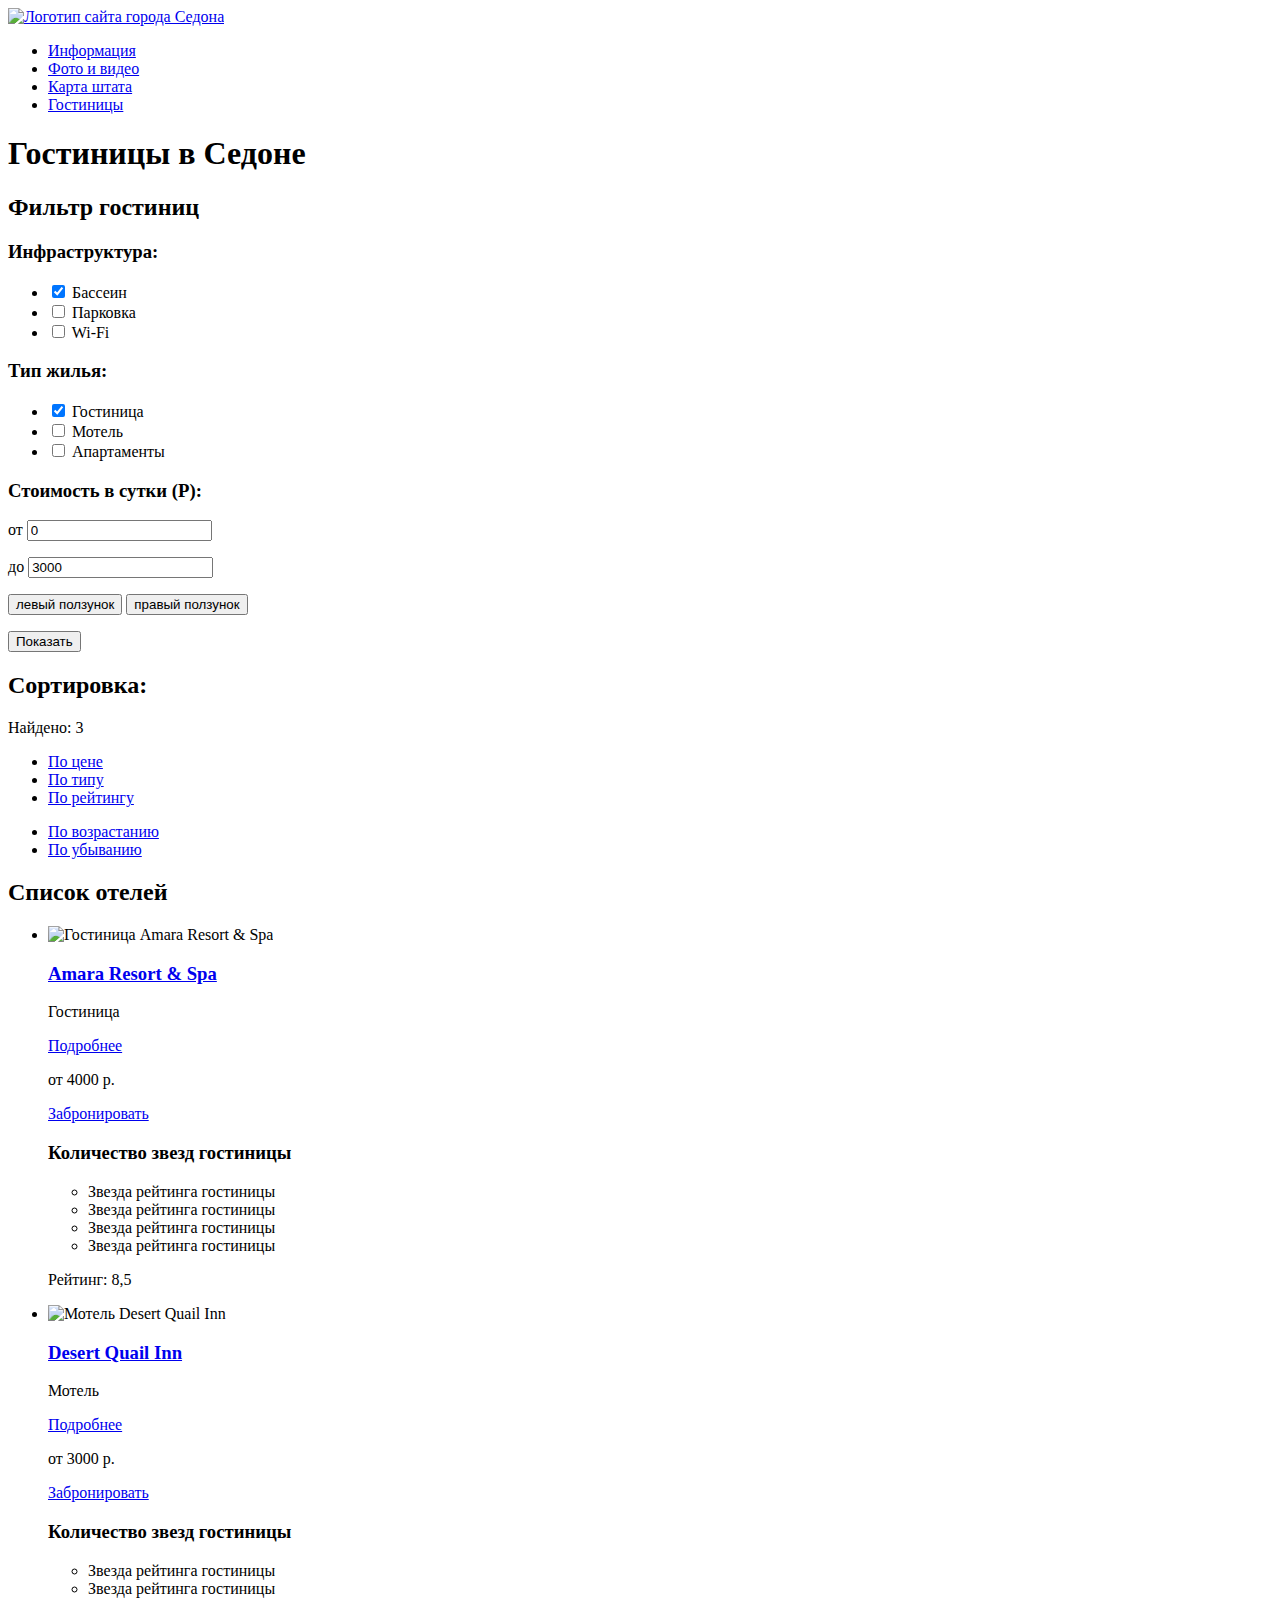
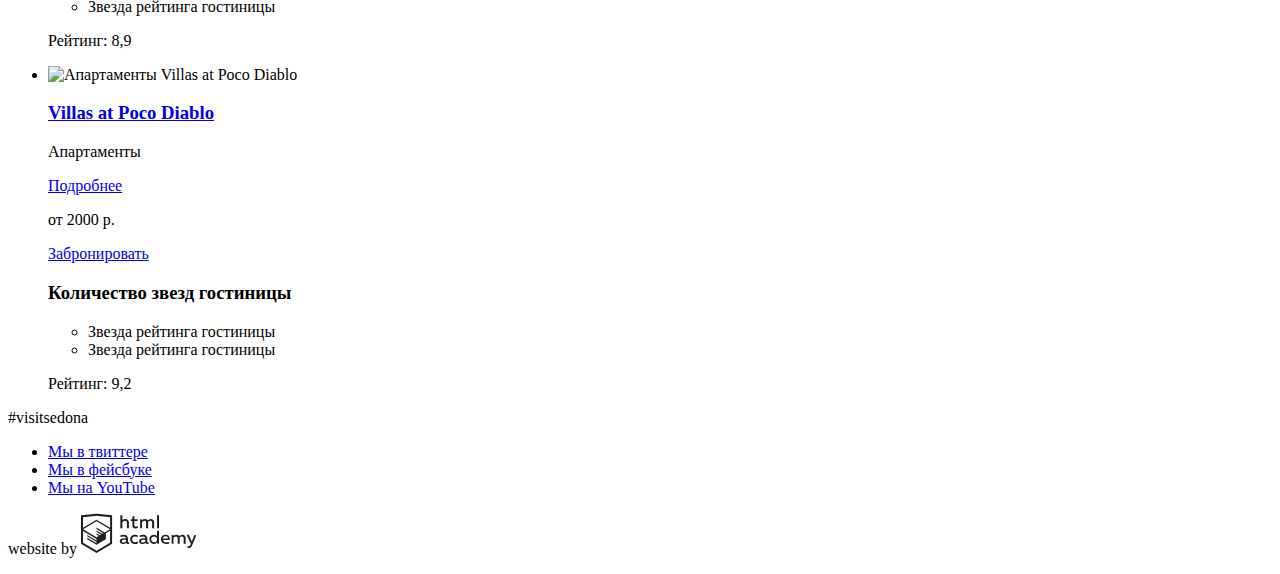
==== sedona-hotels.html @ 4ad65a9a "Сделал разметку страниц" ====
<!DOCTYPE html>
<html lang="ru">
  <head>
    <meta charset="utf-8">
    <title>Седона</title>
  </head>
  <body>
    <header class="main-header">
      <nav class="navigation">
        <a class="logo" href="index.html">
          <img src="" width="138" height="70" alt="Логотип сайта города Седона">
        </a>
      </nav>
      <ul class="navigation-site">
        <li class="navigation-item">
          <a class="navigation-link" href="#">Информация</a>
        </li>
        <li class="navigation-item">
          <a class="navigation-link" href="#">Фото и видео</a>
        </li>
        <li class="navigation-item">
          <a class="navigation-link" href="#">Карта штата</a>
        </li>
        <li class="navigation-item">
          <a class="navigation-link navigation-current" href="#">Гостиницы</a>
        </li>
      </ul>
    </header>
    <main>
      <h1 class="visually-hidden">Гостиницы в Седоне</h1>
      <section class="filter-hotel">
        <h2 class="visually-hidden">Фильтр гостиниц</h2>
        <form class="filter-hotel-form" action="https://echo.htmlacademy.ru" method="post">
          <div class="filter-item filter-infrastructure">
            <h3 class="filter-title">Инфраструктура:</h3>
            <ul class="infrastructure-list">
              <li class="infrastructure-item">
                <input class="visually-hidden" type="checkbox" id="basin name="basin" checked>
                <label for="basin">Бассеин</label>
              </li>
              <li class="infrastructure-item">
                <input class="visually-hidden" type="checkbox" id="parking" name="parking">
                <label for="parking">Парковка</label>
              </li>
              <li class="infrastructure-item">
                <input class="visually-hidden" type="checkbox" id="Wifi" name="Wifi">
                <label for="Wifi">Wi-Fi</label>
              </li>
            </ul>
          </div>
          <div class="filter-item filter-type-hous">
            <h3 class="filter-title">Тип жилья:</h3>
            <ul class="type-hous-list">
              <li class="type-hous-item">
                <input class="visually-hidden" type="checkbox" id="hotel" name="hotel" checked>
                <label for="hotel">Гостиница</label>
              </li>
              <li class="type-hous-item">
                <input class="visually-hidden" type="checkbox" id="motel" name="motel">
                <label for="motel">Мотель</label>
              </li>
              <li class="type-hous-item">
                <input class="visually-hidden" type="checkbox" id="apartments" name="apartments">
                <label for="apartments">Апартаменты</label>
              </li>
            </ul>
          </div>
          <div class="wrapper-filter">
            <div class="filter-item filter-cost">
              <h3 class="filter-title">Стоимость в сутки (Р):</h3>
              <div class="cost-input">
                <p class="cost-min">
                  <label for="input-min">от</label>
                  <input type="text" id="input-min" name="cost-min" min="0" value="0" pattern="[0-9]{0,100}">
                </p>
                <p class="cost-max">
                  <label for="input-max">до</label>
                  <input type="text" id="input-max" name="cost-max" min="0" value="3000" pattern="[0-9]{0,100}">
                </p>
              </div>
              <p class="slider-min-max">
                <button class="slider-min" type="button"><span class="visually-hidden">левый ползунок</span></button>
                <span class="line"></span>
                <button class="slider-max" type="button"><span class="visually-hidden">правый ползунок</span></button>
              </p>
            </div>
            <button class="btn-filter" type="submit">Показать</button>
          </div>
        </form>
      </section>
      <section class="sorting">
        <h2 class="sorting-title">Сортировка:</h2>
        <p class="sorting-result">Найдено: <span class="sorting-amount">3</span></p>
        <ul class="sorting-list">
          <li class="sorting-item sorting-cost">
            <a href="#">По цене</a>
          </li>
          <li class="sorting-item sorting-type">
            <a href="#">По типу</a>
          </li>
          <li class="sorting-item sorting-rating">
            <a href="#">По рейтингу</a>
          </li>
        </ul>
        <ul class="sorting-seriatim">
          <li class="sorting-descending">
            <a href="#"><span class="visually-hidden">По возрастанию</span></a>
          </li>
          <li class="sorting-ascending sorting-seriatim-active">
            <a href="#"><span class="visually-hidden">По убыванию</span></a>
          </li>
        </ul>
      </section>
      <section class="hotels">
        <h2 class="visually-hidden">Список отелей</h2>
        <ul class="hotels-list">
          <li class="hotels-item">
            <p class="hotel-image">
              <img width="135" height="90" src="" alt="Гостиница Amara Resort & Spa">
            </p>
            <div class="hotel-info">
              <h3 class="hotel-title"><a href="#">Amara Resort & Spa</a></h3>
              <div class="wrapper-hotel-info">
                <p class="hotel-info-type">Гостиница</p>
                <a class="btn-detailede-hotel" href="#">Подробнее</a>
              </div>
              <div class="wrapper-hotel-info">
                <p class="price-hotel">от <span class="price">4000</span> р.</p>
                <a class="btn-reserve-hotel" href="#">Забронировать</a>
              </div>
            </div>
            <div class="rating">
              <h3 class="visually-hidden">Количество звезд гостиницы</h3>
              <ul class="star-list">
                <li class="star-item"><span class="visually-hidden">Звезда рейтинга гостиницы</span></li>
                <li class="star-item"><span class="visually-hidden">Звезда рейтинга гостиницы</span></li>
                <li class="star-item"><span class="visually-hidden">Звезда рейтинга гостиницы</span></li>
                <li class="star-item"><span class="visually-hidden">Звезда рейтинга гостиницы</span></li>
              </ul>
              <p class="hotel-rating">Рейтинг: <span class="hotel-rating-amount">8,5</span></p>
            </div>
          </li>
          <li class="hotels-item">
            <p class="hotel-image">
              <img width="135" height="90" src="" alt="Мотель Desert Quail Inn">
            </p>
            <div class="hotel-info">
              <h3 class="hotel-title"><a href="#">Desert Quail Inn</a></h3>
              <div class="wrapper-hotel-info">
                <p class="hotel-info-type">Мотель</p>
                <a class="btn-detailede-hotel" href="#">Подробнее</a>
              </div>
              <div class="wrapper-hotel-info">
                <p class="price-hotel">от <span class="price">3000</span> р.</p>
                <a class="btn-reserve-hotel" href="#">Забронировать</a>
              </div>
            </div>
            <div class="rating">
              <h3 class="visually-hidden">Количество звезд гостиницы</h3>
              <ul class="star-list">
                <li class="star-item"><span class="visually-hidden">Звезда рейтинга гостиницы</span></li>
                <li class="star-item"><span class="visually-hidden">Звезда рейтинга гостиницы</span></li>
                <li class="star-item"><span class="visually-hidden">Звезда рейтинга гостиницы</span></li>
              </ul>
              <p class="hotel-rating">Рейтинг: <span class="hotel-rating-amount">8,9</span></p>
            </div>
          </li>
          <li class="hotels-item">
            <p class="hotel-image">
              <img width="135" height="90" src="" alt="Апартаменты Villas at Poco Diablo">
            </p>
            <div class="hotel-info">
              <h3 class="hotel-title"><a href="#">Villas at Poco Diablo</a></h3>
              <div class="wrapper-hotel-info">
                <p class="hotel-info-type">Апартаменты</p>
                <a class="btn-detailede-hotel" href="#">Подробнее</a>
              </div>
              <div class="wrapper-hotel-info">
                <p class="price-hotel">от <span class="price">2000</span> р.</p>
                <a class="btn-reserve-hotel" href="#">Забронировать</a>
              </div>
            </div>
            <div class="rating">
              <h3 class="visually-hidden">Количество звезд гостиницы</h3>
              <ul class="star-list">
                <li class="star-item"><span class="visually-hidden">Звезда рейтинга гостиницы</span></li>
                <li class="star-item"><span class="visually-hidden">Звезда рейтинга гостиницы</span></li>
              </ul>
              <p class="hotel-rating">Рейтинг: <span class="hotel-rating-amount">9,2</span></p>
            </div>
          </li>
        </ul>
      </section>
    </main>
    <footer class="main-footer">
      <p class="hashtag-sedona">#visitsedona</p>
      <ul class="footer-social">
        <li class="social-item">
          <a class="social-link social-tw" href="#"><span class="visually-hidden">Мы в твиттере</span></a>
        </li>
        <li class="social-item">
          <a class="social-link social-fb" href="#"><span class="visually-hidden">Мы в фейсбуке</span></a>
        </li>
        <li class="social-item">
          <a class="social-link social-youtube" href="#"><span class="visually-hidden">Мы на YouTube</span></a>
        </li>
      </ul>
      <p class="copyright">
        website by
        <a class="copyright-link" href="#">
          <svg xmlns="http://www.w3.org/2000/svg" width="115" height="41" viewBox="0 0 113 39"><path  fill="#231f20" d="M46.84 28.22a2.07 2.07 0 0 0 .58-.11v1.4a3.41 3.41 0 0 1-1.24.22 1.75 1.75 0 0 1-1.75-1 5.08 5.08 0 0 1-3.3 1.13c-1.59 0-3.06-.87-3.06-2.68 0-2.24 2.08-2.93 3.9-2.93a11.63 11.63 0 0 1 2.28.26v-.31c0-1.09-.8-1.86-2.3-1.86a7.79 7.79 0 0 0-3.15.67v-1.79a10.72 10.72 0 0 1 3.35-.58c2.48 0 4 1.18 4 3.83v3.14a.57.57 0 0 0 .69.61zm-6.76-1.19a1.42 1.42 0 0 0 1.64 1.29 3.56 3.56 0 0 0 2.53-1v-1.51a10.21 10.21 0 0 0-1.9-.22c-1.1.01-2.27.35-2.27 1.45zM53.06 20.62a5.29 5.29 0 0 1 2.7.67v1.79a4.28 4.28 0 0 0-2.42-.73 2.89 2.89 0 1 0 0 5.76 5.26 5.26 0 0 0 2.55-.67v1.8a6.58 6.58 0 0 1-2.9.6 4.42 4.42 0 0 1-4.72-4.54 4.54 4.54 0 0 1 4.79-4.68zM65.84 28.22a2.07 2.07 0 0 0 .58-.11v1.4a3.41 3.41 0 0 1-1.24.22 1.75 1.75 0 0 1-1.75-1 5.08 5.08 0 0 1-3.3 1.13c-1.59 0-3.06-.87-3.06-2.68 0-2.24 2.08-2.93 3.9-2.93a11.63 11.63 0 0 1 2.28.26v-.31c0-1.09-.8-1.86-2.3-1.86a7.79 7.79 0 0 0-3.15.67v-1.79a10.72 10.72 0 0 1 3.35-.58c2.48 0 4 1.18 4 3.83v3.14a.57.57 0 0 0 .69.61zm-6.76-1.19a1.42 1.42 0 0 0 1.64 1.29 3.56 3.56 0 0 0 2.53-1v-1.51a10.21 10.21 0 0 0-1.9-.22c-1.11.01-2.27.35-2.27 1.45zM76.67 16.85v12.76h-1.76v-1.39a4.07 4.07 0 0 1-3.35 1.62 4.62 4.62 0 0 1 0-9.22 4 4 0 0 1 3.15 1.37v-5.14h2zm-4.76 5.48a2.9 2.9 0 0 0 0 5.8 3 3 0 0 0 2.79-1.84v-2.13a3.06 3.06 0 0 0-2.79-1.83zM82.99 20.62c3.48 0 4.68 2.81 4.12 5.34h-6.58c.22 1.57 1.75 2.22 3.35 2.22a6.41 6.41 0 0 0 2.77-.62v1.68a7.5 7.5 0 0 1-3.14.6c-2.68 0-5-1.53-5-4.61a4.39 4.39 0 0 1 4.48-4.61zm.09 1.62a2.39 2.39 0 0 0-2.57 2.26h4.85a2.06 2.06 0 0 0-2.28-2.26zM89.1 29.61v-8.75h1.73v1.09a4 4 0 0 1 2.92-1.33 3 3 0 0 1 2.73 1.4 4.33 4.33 0 0 1 3.06-1.4 3.21 3.21 0 0 1 3.32 3.52v5.47h-2V24.2a1.67 1.67 0 0 0-1.73-1.84 2.94 2.94 0 0 0-2.17 1.18V29.61h-2V24.2a1.67 1.67 0 0 0-1.73-1.84 3.11 3.11 0 0 0-2.32 1.35v5.91h-2zM111.47 20.86h2l-4.1 9.93c-.95 2.28-2.19 3-3.52 3a5 5 0 0 1-1.15-.15v-1.66a3 3 0 0 0 .89.13c.95 0 1.66-.67 2.17-2l.18-.44-4.16-8.82h2.13l3 6.6zM40.66 1.53v5a4 4 0 0 1 2.83-1.2A3.41 3.41 0 0 1 47.1 8.9v5.41h-2V9.15a1.9 1.9 0 0 0-2-2.1 3.08 3.08 0 0 0-2.44 1.46v5.8h-2V1.53h2zM52.43 2.42v3.12h3.17v1.71h-3.17v4c0 1.15.53 1.53 1.66 1.53a4.71 4.71 0 0 0 1.77-.35v1.68a7.14 7.14 0 0 1-2.35.38 2.68 2.68 0 0 1-3-2.88V7.23h-1.6V5.52h1.57V2.88zM58.1 14.29V5.54h1.73v1.09a4 4 0 0 1 2.92-1.33 3 3 0 0 1 2.73 1.4 4.33 4.33 0 0 1 3.06-1.4 3.21 3.21 0 0 1 3.32 3.52v5.47h-2V8.88a1.67 1.67 0 0 0-1.73-1.84 2.94 2.94 0 0 0-2.17 1.18V14.29h-2V8.88a1.67 1.67 0 0 0-1.73-1.84 3.11 3.11 0 0 0-2.32 1.35v5.91h-2zM74.72 1.52h1.95v12.76h-1.95zM15.44.02h-.16L0 1.62v28l15.28 9.09 15.28-9.09v-28zm13.12 28.45l-13.28 7.9L2 28.47V16.99l13.22 7.87v1.43l-9.07-5.4v1.38l9.11 5.47v1.46l-9.1-5.42v1.38l9.11 5.47 9.19-5.5V19.22l4.1-2.45v11.67zm0-13.16l-3.65 2.14-1.68 1-8-4.76v1.38l6.84 4.07h-.06l-.15.09-1 .57-5.64-3.36v1.38l4.45 2.65-1.05.7-3.36-2v1.38l2.21 1.3-2.25 1.35-13.16-7.82 13.17-7.92zm0-1.39L15.21 6.05l-13.2 7.86V3.41l13.28-1.39 13.28 1.39v10.51z"/></svg>
        </a>
      </p>
    </footer>
  </body>
</html>
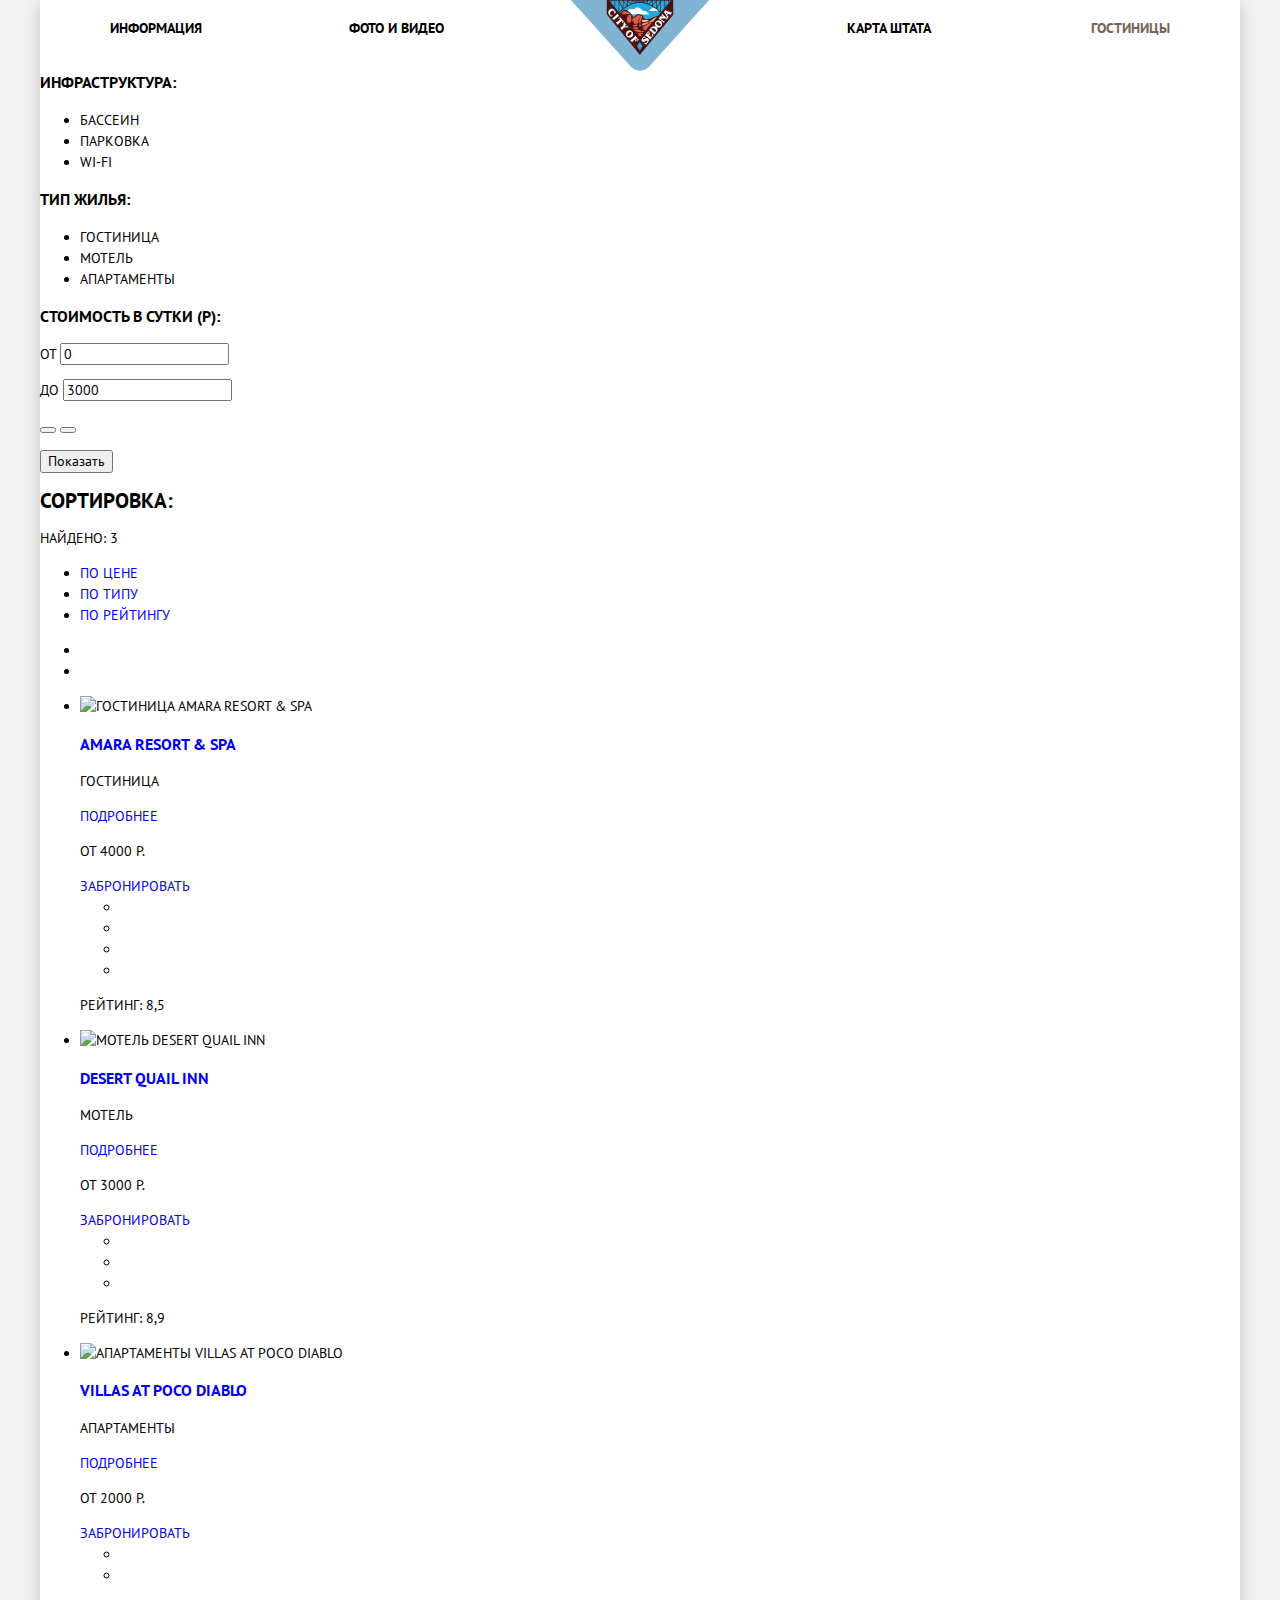
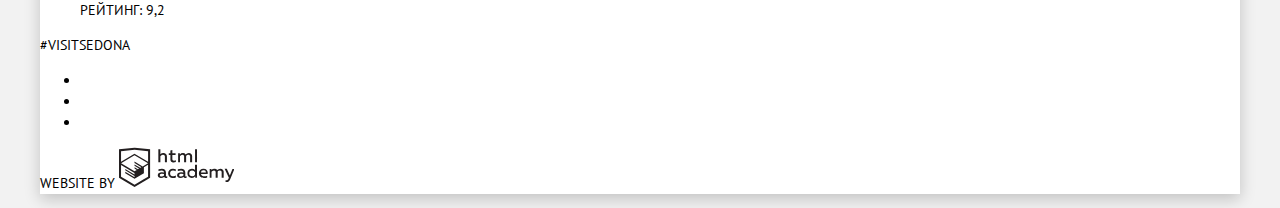
==== commit a09dac26: "начал стилизацию" ====
--- a/sedona-hotels.html
+++ b/sedona-hotels.html
@@ -3,214 +3,219 @@
   <head>
     <meta charset="utf-8">
     <title>Седона</title>
+    <link href="https://fonts.googleapis.com/css?family=PT+Sans:400,700&amp;subset=cyrillic" rel="stylesheet">
+    <link rel="stylesheet" href="css/normalize.css">
+    <link rel="stylesheet" href="css/style.css">
   </head>
   <body>
-    <header class="main-header">
-      <nav class="navigation">
-        <a class="logo" href="index.html">
-          <img src="" width="138" height="70" alt="Логотип сайта города Седона">
-        </a>
-      </nav>
-      <ul class="navigation-site">
-        <li class="navigation-item">
-          <a class="navigation-link" href="#">Информация</a>
-        </li>
-        <li class="navigation-item">
-          <a class="navigation-link" href="#">Фото и видео</a>
-        </li>
-        <li class="navigation-item">
-          <a class="navigation-link" href="#">Карта штата</a>
-        </li>
-        <li class="navigation-item">
-          <a class="navigation-link navigation-current" href="#">Гостиницы</a>
-        </li>
-      </ul>
-    </header>
-    <main>
-      <h1 class="visually-hidden">Гостиницы в Седоне</h1>
-      <section class="filter-hotel">
-        <h2 class="visually-hidden">Фильтр гостиниц</h2>
-        <form class="filter-hotel-form" action="https://echo.htmlacademy.ru" method="post">
-          <div class="filter-item filter-infrastructure">
-            <h3 class="filter-title">Инфраструктура:</h3>
-            <ul class="infrastructure-list">
-              <li class="infrastructure-item">
-                <input class="visually-hidden" type="checkbox" id="basin name="basin" checked>
-                <label for="basin">Бассеин</label>
-              </li>
-              <li class="infrastructure-item">
-                <input class="visually-hidden" type="checkbox" id="parking" name="parking">
-                <label for="parking">Парковка</label>
-              </li>
-              <li class="infrastructure-item">
-                <input class="visually-hidden" type="checkbox" id="Wifi" name="Wifi">
-                <label for="Wifi">Wi-Fi</label>
-              </li>
-            </ul>
-          </div>
-          <div class="filter-item filter-type-hous">
-            <h3 class="filter-title">Тип жилья:</h3>
-            <ul class="type-hous-list">
-              <li class="type-hous-item">
-                <input class="visually-hidden" type="checkbox" id="hotel" name="hotel" checked>
-                <label for="hotel">Гостиница</label>
-              </li>
-              <li class="type-hous-item">
-                <input class="visually-hidden" type="checkbox" id="motel" name="motel">
-                <label for="motel">Мотель</label>
-              </li>
-              <li class="type-hous-item">
-                <input class="visually-hidden" type="checkbox" id="apartments" name="apartments">
-                <label for="apartments">Апартаменты</label>
-              </li>
-            </ul>
-          </div>
-          <div class="wrapper-filter">
-            <div class="filter-item filter-cost">
-              <h3 class="filter-title">Стоимость в сутки (Р):</h3>
-              <div class="cost-input">
-                <p class="cost-min">
-                  <label for="input-min">от</label>
-                  <input type="text" id="input-min" name="cost-min" min="0" value="0" pattern="[0-9]{0,100}">
+    <div class="container">
+      <header class="main-header">
+        <nav class="navigation">
+          <a class="logo" href="index.html">
+            <img src="img/logo.png" width="140" height="72" alt="Логотип сайта города Седона">
+          </a>
+          <ul class="navigation-site">
+            <li class="navigation-item">
+              <a class="navigation-link" href="#">Информация</a>
+            </li>
+            <li class="navigation-item">
+              <a class="navigation-link" href="#">Фото и видео</a>
+            </li>
+            <li class="navigation-item">
+              <a class="navigation-link" href="#">Карта штата</a>
+            </li>
+            <li class="navigation-item">
+              <a class="navigation-link navigation-current" href="#">Гостиницы</a>
+            </li>
+          </ul>
+        </nav>        
+      </header>
+      <main>
+        <h1 class="visually-hidden">Гостиницы в Седоне</h1>
+        <section class="filter-hotel">
+          <h2 class="visually-hidden">Фильтр гостиниц</h2>
+          <form class="filter-hotel-form" action="https://echo.htmlacademy.ru" method="post">
+            <div class="filter-item filter-infrastructure">
+              <h3 class="filter-title">Инфраструктура:</h3>
+              <ul class="infrastructure-list">
+                <li class="infrastructure-item">
+                  <input class="visually-hidden" type="checkbox" id="basin" name="basin" checked>
+                  <label for="basin">Бассеин</label>
+                </li>
+                <li class="infrastructure-item">
+                  <input class="visually-hidden" type="checkbox" id="parking" name="parking">
+                  <label for="parking">Парковка</label>
+                </li>
+                <li class="infrastructure-item">
+                  <input class="visually-hidden" type="checkbox" id="Wifi" name="Wifi">
+                  <label for="Wifi">Wi-Fi</label>
+                </li>
+              </ul>
+            </div>
+            <div class="filter-item filter-type-hous">
+              <h3 class="filter-title">Тип жилья:</h3>
+              <ul class="type-hous-list">
+                <li class="type-hous-item">
+                  <input class="visually-hidden" type="checkbox" id="hotel" name="hotel" checked>
+                  <label for="hotel">Гостиница</label>
+                </li>
+                <li class="type-hous-item">
+                  <input class="visually-hidden" type="checkbox" id="motel" name="motel">
+                  <label for="motel">Мотель</label>
+                </li>
+                <li class="type-hous-item">
+                  <input class="visually-hidden" type="checkbox" id="apartments" name="apartments">
+                  <label for="apartments">Апартаменты</label>
+                </li>
+              </ul>
+            </div>
+            <div class="wrapper-filter">
+              <div class="filter-item filter-cost">
+                <h3 class="filter-title">Стоимость в сутки (Р):</h3>
+                <div class="cost-input">
+                  <p class="cost-min">
+                    <label for="input-min">от</label>
+                    <input type="text" id="input-min" name="cost-min" min="0" value="0" pattern="[0-9]{0,100}">
+                  </p>
+                  <p class="cost-max">
+                    <label for="input-max">до</label>
+                    <input type="text" id="input-max" name="cost-max" min="0" value="3000" pattern="[0-9]{0,100}">
+                  </p>
+                </div>
+                <p class="slider-min-max">
+                  <button class="slider-min" type="button"><span class="visually-hidden">левый ползунок</span></button>
+                  <span class="line"></span>
+                  <button class="slider-max" type="button"><span class="visually-hidden">правый ползунок</span></button>
                 </p>
-                <p class="cost-max">
-                  <label for="input-max">до</label>
-                  <input type="text" id="input-max" name="cost-max" min="0" value="3000" pattern="[0-9]{0,100}">
-                </p>
-              </div>
-              <p class="slider-min-max">
-                <button class="slider-min" type="button"><span class="visually-hidden">левый ползунок</span></button>
-                <span class="line"></span>
-                <button class="slider-max" type="button"><span class="visually-hidden">правый ползунок</span></button>
+              </div>
+              <button class="btn-filter" type="submit">Показать</button>
+            </div>
+          </form>
+        </section>
+        <section class="sorting">
+          <h2 class="sorting-title">Сортировка:</h2>
+          <p class="sorting-result">Найдено: <span class="sorting-amount">3</span></p>
+          <ul class="sorting-list">
+            <li class="sorting-item sorting-cost">
+              <a href="#">По цене</a>
+            </li>
+            <li class="sorting-item sorting-type">
+              <a href="#">По типу</a>
+            </li>
+            <li class="sorting-item sorting-rating">
+              <a href="#">По рейтингу</a>
+            </li>
+          </ul>
+          <ul class="sorting-seriatim">
+            <li class="sorting-descending">
+              <a href="#"><span class="visually-hidden">По возрастанию</span></a>
+            </li>
+            <li class="sorting-ascending sorting-seriatim-active">
+              <a href="#"><span class="visually-hidden">По убыванию</span></a>
+            </li>
+          </ul>
+        </section>
+        <section class="hotels">
+          <h2 class="visually-hidden">Список отелей</h2>
+          <ul class="hotels-list">
+            <li class="hotels-item">
+              <p class="hotel-image">
+                <img width="135" height="90" src="" alt="Гостиница Amara Resort & Spa">
               </p>
-            </div>
-            <button class="btn-filter" type="submit">Показать</button>
-          </div>
-        </form>
-      </section>
-      <section class="sorting">
-        <h2 class="sorting-title">Сортировка:</h2>
-        <p class="sorting-result">Найдено: <span class="sorting-amount">3</span></p>
-        <ul class="sorting-list">
-          <li class="sorting-item sorting-cost">
-            <a href="#">По цене</a>
+              <div class="hotel-info">
+                <h3 class="hotel-title"><a href="#">Amara Resort & Spa</a></h3>
+                <div class="wrapper-hotel-info">
+                  <p class="hotel-info-type">Гостиница</p>
+                  <a class="btn-detailede-hotel" href="#">Подробнее</a>
+                </div>
+                <div class="wrapper-hotel-info">
+                  <p class="price-hotel">от <span class="price">4000</span> р.</p>
+                  <a class="btn-reserve-hotel" href="#">Забронировать</a>
+                </div>
+              </div>
+              <div class="rating">
+                <h3 class="visually-hidden">Количество звезд гостиницы</h3>
+                <ul class="star-list">
+                  <li class="star-item"><span class="visually-hidden">Звезда рейтинга гостиницы</span></li>
+                  <li class="star-item"><span class="visually-hidden">Звезда рейтинга гостиницы</span></li>
+                  <li class="star-item"><span class="visually-hidden">Звезда рейтинга гостиницы</span></li>
+                  <li class="star-item"><span class="visually-hidden">Звезда рейтинга гостиницы</span></li>
+                </ul>
+                <p class="hotel-rating">Рейтинг: <span class="hotel-rating-amount">8,5</span></p>
+              </div>
+            </li>
+            <li class="hotels-item">
+              <p class="hotel-image">
+                <img width="135" height="90" src="" alt="Мотель Desert Quail Inn">
+              </p>
+              <div class="hotel-info">
+                <h3 class="hotel-title"><a href="#">Desert Quail Inn</a></h3>
+                <div class="wrapper-hotel-info">
+                  <p class="hotel-info-type">Мотель</p>
+                  <a class="btn-detailede-hotel" href="#">Подробнее</a>
+                </div>
+                <div class="wrapper-hotel-info">
+                  <p class="price-hotel">от <span class="price">3000</span> р.</p>
+                  <a class="btn-reserve-hotel" href="#">Забронировать</a>
+                </div>
+              </div>
+              <div class="rating">
+                <h3 class="visually-hidden">Количество звезд гостиницы</h3>
+                <ul class="star-list">
+                  <li class="star-item"><span class="visually-hidden">Звезда рейтинга гостиницы</span></li>
+                  <li class="star-item"><span class="visually-hidden">Звезда рейтинга гостиницы</span></li>
+                  <li class="star-item"><span class="visually-hidden">Звезда рейтинга гостиницы</span></li>
+                </ul>
+                <p class="hotel-rating">Рейтинг: <span class="hotel-rating-amount">8,9</span></p>
+              </div>
+            </li>
+            <li class="hotels-item">
+              <p class="hotel-image">
+                <img width="135" height="90" src="" alt="Апартаменты Villas at Poco Diablo">
+              </p>
+              <div class="hotel-info">
+                <h3 class="hotel-title"><a href="#">Villas at Poco Diablo</a></h3>
+                <div class="wrapper-hotel-info">
+                  <p class="hotel-info-type">Апартаменты</p>
+                  <a class="btn-detailede-hotel" href="#">Подробнее</a>
+                </div>
+                <div class="wrapper-hotel-info">
+                  <p class="price-hotel">от <span class="price">2000</span> р.</p>
+                  <a class="btn-reserve-hotel" href="#">Забронировать</a>
+                </div>
+              </div>
+              <div class="rating">
+                <h3 class="visually-hidden">Количество звезд гостиницы</h3>
+                <ul class="star-list">
+                  <li class="star-item"><span class="visually-hidden">Звезда рейтинга гостиницы</span></li>
+                  <li class="star-item"><span class="visually-hidden">Звезда рейтинга гостиницы</span></li>
+                </ul>
+                <p class="hotel-rating">Рейтинг: <span class="hotel-rating-amount">9,2</span></p>
+              </div>
+            </li>
+          </ul>
+        </section>
+      </main>
+      <footer class="main-footer">
+        <p class="hashtag-sedona">#visitsedona</p>
+        <ul class="footer-social">
+          <li class="social-item">
+            <a class="social-link social-tw" href="#"><span class="visually-hidden">Мы в твиттере</span></a>
           </li>
-          <li class="sorting-item sorting-type">
-            <a href="#">По типу</a>
+          <li class="social-item">
+            <a class="social-link social-fb" href="#"><span class="visually-hidden">Мы в фейсбуке</span></a>
           </li>
-          <li class="sorting-item sorting-rating">
-            <a href="#">По рейтингу</a>
+          <li class="social-item">
+            <a class="social-link social-youtube" href="#"><span class="visually-hidden">Мы на YouTube</span></a>
           </li>
         </ul>
-        <ul class="sorting-seriatim">
-          <li class="sorting-descending">
-            <a href="#"><span class="visually-hidden">По возрастанию</span></a>
-          </li>
-          <li class="sorting-ascending sorting-seriatim-active">
-            <a href="#"><span class="visually-hidden">По убыванию</span></a>
-          </li>
-        </ul>
-      </section>
-      <section class="hotels">
-        <h2 class="visually-hidden">Список отелей</h2>
-        <ul class="hotels-list">
-          <li class="hotels-item">
-            <p class="hotel-image">
-              <img width="135" height="90" src="" alt="Гостиница Amara Resort & Spa">
-            </p>
-            <div class="hotel-info">
-              <h3 class="hotel-title"><a href="#">Amara Resort & Spa</a></h3>
-              <div class="wrapper-hotel-info">
-                <p class="hotel-info-type">Гостиница</p>
-                <a class="btn-detailede-hotel" href="#">Подробнее</a>
-              </div>
-              <div class="wrapper-hotel-info">
-                <p class="price-hotel">от <span class="price">4000</span> р.</p>
-                <a class="btn-reserve-hotel" href="#">Забронировать</a>
-              </div>
-            </div>
-            <div class="rating">
-              <h3 class="visually-hidden">Количество звезд гостиницы</h3>
-              <ul class="star-list">
-                <li class="star-item"><span class="visually-hidden">Звезда рейтинга гостиницы</span></li>
-                <li class="star-item"><span class="visually-hidden">Звезда рейтинга гостиницы</span></li>
-                <li class="star-item"><span class="visually-hidden">Звезда рейтинга гостиницы</span></li>
-                <li class="star-item"><span class="visually-hidden">Звезда рейтинга гостиницы</span></li>
-              </ul>
-              <p class="hotel-rating">Рейтинг: <span class="hotel-rating-amount">8,5</span></p>
-            </div>
-          </li>
-          <li class="hotels-item">
-            <p class="hotel-image">
-              <img width="135" height="90" src="" alt="Мотель Desert Quail Inn">
-            </p>
-            <div class="hotel-info">
-              <h3 class="hotel-title"><a href="#">Desert Quail Inn</a></h3>
-              <div class="wrapper-hotel-info">
-                <p class="hotel-info-type">Мотель</p>
-                <a class="btn-detailede-hotel" href="#">Подробнее</a>
-              </div>
-              <div class="wrapper-hotel-info">
-                <p class="price-hotel">от <span class="price">3000</span> р.</p>
-                <a class="btn-reserve-hotel" href="#">Забронировать</a>
-              </div>
-            </div>
-            <div class="rating">
-              <h3 class="visually-hidden">Количество звезд гостиницы</h3>
-              <ul class="star-list">
-                <li class="star-item"><span class="visually-hidden">Звезда рейтинга гостиницы</span></li>
-                <li class="star-item"><span class="visually-hidden">Звезда рейтинга гостиницы</span></li>
-                <li class="star-item"><span class="visually-hidden">Звезда рейтинга гостиницы</span></li>
-              </ul>
-              <p class="hotel-rating">Рейтинг: <span class="hotel-rating-amount">8,9</span></p>
-            </div>
-          </li>
-          <li class="hotels-item">
-            <p class="hotel-image">
-              <img width="135" height="90" src="" alt="Апартаменты Villas at Poco Diablo">
-            </p>
-            <div class="hotel-info">
-              <h3 class="hotel-title"><a href="#">Villas at Poco Diablo</a></h3>
-              <div class="wrapper-hotel-info">
-                <p class="hotel-info-type">Апартаменты</p>
-                <a class="btn-detailede-hotel" href="#">Подробнее</a>
-              </div>
-              <div class="wrapper-hotel-info">
-                <p class="price-hotel">от <span class="price">2000</span> р.</p>
-                <a class="btn-reserve-hotel" href="#">Забронировать</a>
-              </div>
-            </div>
-            <div class="rating">
-              <h3 class="visually-hidden">Количество звезд гостиницы</h3>
-              <ul class="star-list">
-                <li class="star-item"><span class="visually-hidden">Звезда рейтинга гостиницы</span></li>
-                <li class="star-item"><span class="visually-hidden">Звезда рейтинга гостиницы</span></li>
-              </ul>
-              <p class="hotel-rating">Рейтинг: <span class="hotel-rating-amount">9,2</span></p>
-            </div>
-          </li>
-        </ul>
-      </section>
-    </main>
-    <footer class="main-footer">
-      <p class="hashtag-sedona">#visitsedona</p>
-      <ul class="footer-social">
-        <li class="social-item">
-          <a class="social-link social-tw" href="#"><span class="visually-hidden">Мы в твиттере</span></a>
-        </li>
-        <li class="social-item">
-          <a class="social-link social-fb" href="#"><span class="visually-hidden">Мы в фейсбуке</span></a>
-        </li>
-        <li class="social-item">
-          <a class="social-link social-youtube" href="#"><span class="visually-hidden">Мы на YouTube</span></a>
-        </li>
-      </ul>
-      <p class="copyright">
-        website by
-        <a class="copyright-link" href="#">
-          <svg xmlns="http://www.w3.org/2000/svg" width="115" height="41" viewBox="0 0 113 39"><path  fill="#231f20" d="M46.84 28.22a2.07 2.07 0 0 0 .58-.11v1.4a3.41 3.41 0 0 1-1.24.22 1.75 1.75 0 0 1-1.75-1 5.08 5.08 0 0 1-3.3 1.13c-1.59 0-3.06-.87-3.06-2.68 0-2.24 2.08-2.93 3.9-2.93a11.63 11.63 0 0 1 2.28.26v-.31c0-1.09-.8-1.86-2.3-1.86a7.79 7.79 0 0 0-3.15.67v-1.79a10.72 10.72 0 0 1 3.35-.58c2.48 0 4 1.18 4 3.83v3.14a.57.57 0 0 0 .69.61zm-6.76-1.19a1.42 1.42 0 0 0 1.64 1.29 3.56 3.56 0 0 0 2.53-1v-1.51a10.21 10.21 0 0 0-1.9-.22c-1.1.01-2.27.35-2.27 1.45zM53.06 20.62a5.29 5.29 0 0 1 2.7.67v1.79a4.28 4.28 0 0 0-2.42-.73 2.89 2.89 0 1 0 0 5.76 5.26 5.26 0 0 0 2.55-.67v1.8a6.58 6.58 0 0 1-2.9.6 4.42 4.42 0 0 1-4.72-4.54 4.54 4.54 0 0 1 4.79-4.68zM65.84 28.22a2.07 2.07 0 0 0 .58-.11v1.4a3.41 3.41 0 0 1-1.24.22 1.75 1.75 0 0 1-1.75-1 5.08 5.08 0 0 1-3.3 1.13c-1.59 0-3.06-.87-3.06-2.68 0-2.24 2.08-2.93 3.9-2.93a11.63 11.63 0 0 1 2.28.26v-.31c0-1.09-.8-1.86-2.3-1.86a7.79 7.79 0 0 0-3.15.67v-1.79a10.72 10.72 0 0 1 3.35-.58c2.48 0 4 1.18 4 3.83v3.14a.57.57 0 0 0 .69.61zm-6.76-1.19a1.42 1.42 0 0 0 1.64 1.29 3.56 3.56 0 0 0 2.53-1v-1.51a10.21 10.21 0 0 0-1.9-.22c-1.11.01-2.27.35-2.27 1.45zM76.67 16.85v12.76h-1.76v-1.39a4.07 4.07 0 0 1-3.35 1.62 4.62 4.62 0 0 1 0-9.22 4 4 0 0 1 3.15 1.37v-5.14h2zm-4.76 5.48a2.9 2.9 0 0 0 0 5.8 3 3 0 0 0 2.79-1.84v-2.13a3.06 3.06 0 0 0-2.79-1.83zM82.99 20.62c3.48 0 4.68 2.81 4.12 5.34h-6.58c.22 1.57 1.75 2.22 3.35 2.22a6.41 6.41 0 0 0 2.77-.62v1.68a7.5 7.5 0 0 1-3.14.6c-2.68 0-5-1.53-5-4.61a4.39 4.39 0 0 1 4.48-4.61zm.09 1.62a2.39 2.39 0 0 0-2.57 2.26h4.85a2.06 2.06 0 0 0-2.28-2.26zM89.1 29.61v-8.75h1.73v1.09a4 4 0 0 1 2.92-1.33 3 3 0 0 1 2.73 1.4 4.33 4.33 0 0 1 3.06-1.4 3.21 3.21 0 0 1 3.32 3.52v5.47h-2V24.2a1.67 1.67 0 0 0-1.73-1.84 2.94 2.94 0 0 0-2.17 1.18V29.61h-2V24.2a1.67 1.67 0 0 0-1.73-1.84 3.11 3.11 0 0 0-2.32 1.35v5.91h-2zM111.47 20.86h2l-4.1 9.93c-.95 2.28-2.19 3-3.52 3a5 5 0 0 1-1.15-.15v-1.66a3 3 0 0 0 .89.13c.95 0 1.66-.67 2.17-2l.18-.44-4.16-8.82h2.13l3 6.6zM40.66 1.53v5a4 4 0 0 1 2.83-1.2A3.41 3.41 0 0 1 47.1 8.9v5.41h-2V9.15a1.9 1.9 0 0 0-2-2.1 3.08 3.08 0 0 0-2.44 1.46v5.8h-2V1.53h2zM52.43 2.42v3.12h3.17v1.71h-3.17v4c0 1.15.53 1.53 1.66 1.53a4.71 4.71 0 0 0 1.77-.35v1.68a7.14 7.14 0 0 1-2.35.38 2.68 2.68 0 0 1-3-2.88V7.23h-1.6V5.52h1.57V2.88zM58.1 14.29V5.54h1.73v1.09a4 4 0 0 1 2.92-1.33 3 3 0 0 1 2.73 1.4 4.33 4.33 0 0 1 3.06-1.4 3.21 3.21 0 0 1 3.32 3.52v5.47h-2V8.88a1.67 1.67 0 0 0-1.73-1.84 2.94 2.94 0 0 0-2.17 1.18V14.29h-2V8.88a1.67 1.67 0 0 0-1.73-1.84 3.11 3.11 0 0 0-2.32 1.35v5.91h-2zM74.72 1.52h1.95v12.76h-1.95zM15.44.02h-.16L0 1.62v28l15.28 9.09 15.28-9.09v-28zm13.12 28.45l-13.28 7.9L2 28.47V16.99l13.22 7.87v1.43l-9.07-5.4v1.38l9.11 5.47v1.46l-9.1-5.42v1.38l9.11 5.47 9.19-5.5V19.22l4.1-2.45v11.67zm0-13.16l-3.65 2.14-1.68 1-8-4.76v1.38l6.84 4.07h-.06l-.15.09-1 .57-5.64-3.36v1.38l4.45 2.65-1.05.7-3.36-2v1.38l2.21 1.3-2.25 1.35-13.16-7.82 13.17-7.92zm0-1.39L15.21 6.05l-13.2 7.86V3.41l13.28-1.39 13.28 1.39v10.51z"/></svg>
-        </a>
-      </p>
-    </footer>
+        <p class="copyright">
+          website by
+          <a class="copyright-link" href="#">
+            <svg xmlns="http://www.w3.org/2000/svg" width="115" height="41" viewBox="0 0 113 39"><path  fill="#231f20" d="M46.84 28.22a2.07 2.07 0 0 0 .58-.11v1.4a3.41 3.41 0 0 1-1.24.22 1.75 1.75 0 0 1-1.75-1 5.08 5.08 0 0 1-3.3 1.13c-1.59 0-3.06-.87-3.06-2.68 0-2.24 2.08-2.93 3.9-2.93a11.63 11.63 0 0 1 2.28.26v-.31c0-1.09-.8-1.86-2.3-1.86a7.79 7.79 0 0 0-3.15.67v-1.79a10.72 10.72 0 0 1 3.35-.58c2.48 0 4 1.18 4 3.83v3.14a.57.57 0 0 0 .69.61zm-6.76-1.19a1.42 1.42 0 0 0 1.64 1.29 3.56 3.56 0 0 0 2.53-1v-1.51a10.21 10.21 0 0 0-1.9-.22c-1.1.01-2.27.35-2.27 1.45zM53.06 20.62a5.29 5.29 0 0 1 2.7.67v1.79a4.28 4.28 0 0 0-2.42-.73 2.89 2.89 0 1 0 0 5.76 5.26 5.26 0 0 0 2.55-.67v1.8a6.58 6.58 0 0 1-2.9.6 4.42 4.42 0 0 1-4.72-4.54 4.54 4.54 0 0 1 4.79-4.68zM65.84 28.22a2.07 2.07 0 0 0 .58-.11v1.4a3.41 3.41 0 0 1-1.24.22 1.75 1.75 0 0 1-1.75-1 5.08 5.08 0 0 1-3.3 1.13c-1.59 0-3.06-.87-3.06-2.68 0-2.24 2.08-2.93 3.9-2.93a11.63 11.63 0 0 1 2.28.26v-.31c0-1.09-.8-1.86-2.3-1.86a7.79 7.79 0 0 0-3.15.67v-1.79a10.72 10.72 0 0 1 3.35-.58c2.48 0 4 1.18 4 3.83v3.14a.57.57 0 0 0 .69.61zm-6.76-1.19a1.42 1.42 0 0 0 1.64 1.29 3.56 3.56 0 0 0 2.53-1v-1.51a10.21 10.21 0 0 0-1.9-.22c-1.11.01-2.27.35-2.27 1.45zM76.67 16.85v12.76h-1.76v-1.39a4.07 4.07 0 0 1-3.35 1.62 4.62 4.62 0 0 1 0-9.22 4 4 0 0 1 3.15 1.37v-5.14h2zm-4.76 5.48a2.9 2.9 0 0 0 0 5.8 3 3 0 0 0 2.79-1.84v-2.13a3.06 3.06 0 0 0-2.79-1.83zM82.99 20.62c3.48 0 4.68 2.81 4.12 5.34h-6.58c.22 1.57 1.75 2.22 3.35 2.22a6.41 6.41 0 0 0 2.77-.62v1.68a7.5 7.5 0 0 1-3.14.6c-2.68 0-5-1.53-5-4.61a4.39 4.39 0 0 1 4.48-4.61zm.09 1.62a2.39 2.39 0 0 0-2.57 2.26h4.85a2.06 2.06 0 0 0-2.28-2.26zM89.1 29.61v-8.75h1.73v1.09a4 4 0 0 1 2.92-1.33 3 3 0 0 1 2.73 1.4 4.33 4.33 0 0 1 3.06-1.4 3.21 3.21 0 0 1 3.32 3.52v5.47h-2V24.2a1.67 1.67 0 0 0-1.73-1.84 2.94 2.94 0 0 0-2.17 1.18V29.61h-2V24.2a1.67 1.67 0 0 0-1.73-1.84 3.11 3.11 0 0 0-2.32 1.35v5.91h-2zM111.47 20.86h2l-4.1 9.93c-.95 2.28-2.19 3-3.52 3a5 5 0 0 1-1.15-.15v-1.66a3 3 0 0 0 .89.13c.95 0 1.66-.67 2.17-2l.18-.44-4.16-8.82h2.13l3 6.6zM40.66 1.53v5a4 4 0 0 1 2.83-1.2A3.41 3.41 0 0 1 47.1 8.9v5.41h-2V9.15a1.9 1.9 0 0 0-2-2.1 3.08 3.08 0 0 0-2.44 1.46v5.8h-2V1.53h2zM52.43 2.42v3.12h3.17v1.71h-3.17v4c0 1.15.53 1.53 1.66 1.53a4.71 4.71 0 0 0 1.77-.35v1.68a7.14 7.14 0 0 1-2.35.38 2.68 2.68 0 0 1-3-2.88V7.23h-1.6V5.52h1.57V2.88zM58.1 14.29V5.54h1.73v1.09a4 4 0 0 1 2.92-1.33 3 3 0 0 1 2.73 1.4 4.33 4.33 0 0 1 3.06-1.4 3.21 3.21 0 0 1 3.32 3.52v5.47h-2V8.88a1.67 1.67 0 0 0-1.73-1.84 2.94 2.94 0 0 0-2.17 1.18V14.29h-2V8.88a1.67 1.67 0 0 0-1.73-1.84 3.11 3.11 0 0 0-2.32 1.35v5.91h-2zM74.72 1.52h1.95v12.76h-1.95zM15.44.02h-.16L0 1.62v28l15.28 9.09 15.28-9.09v-28zm13.12 28.45l-13.28 7.9L2 28.47V16.99l13.22 7.87v1.43l-9.07-5.4v1.38l9.11 5.47v1.46l-9.1-5.42v1.38l9.11 5.47 9.19-5.5V19.22l4.1-2.45v11.67zm0-13.16l-3.65 2.14-1.68 1-8-4.76v1.38l6.84 4.07h-.06l-.15.09-1 .57-5.64-3.36v1.38l4.45 2.65-1.05.7-3.36-2v1.38l2.21 1.3-2.25 1.35-13.16-7.82 13.17-7.92zm0-1.39L15.21 6.05l-13.2 7.86V3.41l13.28-1.39 13.28 1.39v10.51z"/></svg>
+          </a>
+        </p>
+      </footer>
+    </div>
   </body>
 </html>
--- a/css/style.css
+++ b/css/style.css
@@ -0,0 +1,174 @@
+body {
+  margin: 0;
+  min-width: 1280px;
+
+  font-family: 'PT Sans', Arial, sans-serif;
+  font-size: 14px;
+  font-weight: 400;
+  color: #000000;
+  line-height: 21px;
+  text-transform: uppercase;
+
+  background-color: #f2f2f2;
+}
+
+.visually-hidden:not(:focus):not(:active),
+input[type="checkbox"].visually-hidden,
+input[type="radio"].visually-hidden {
+  position: absolute;
+
+  width: 1px;
+  height: 1px;
+  margin: -1px;
+  border: 0;
+  padding: 0;
+
+  white-space: nowrap;
+  text-transform: none;
+
+  -webkit-clip-path: inset(100%);
+
+          clip-path: inset(100%);
+  clip: rect(0 0 0 0);
+  overflow: hidden;
+}
+
+img {
+    max-width: 100%;
+    height: auto;
+}
+
+a {
+  text-decoration: none;
+}
+
+.container {
+  margin: 0 auto;
+  width: 1200px;
+
+  background-color: #ffffff;
+  box-shadow: 0 5px 15px rgba(0, 1, 1, 0.2);
+}
+
+.navigation {
+  position: relative;
+}
+
+.logo {
+  position: absolute;
+  top: 0;
+  left: 50%;
+
+  width: 140px;
+  height: 72px;
+  margin-left: -70px;
+}
+
+.navigation-site {
+  display: flex;
+  flex-wrap: wrap;
+  margin: 0;
+  padding: 0;
+
+  font-weight: 700;
+  line-height: 26px;
+
+  list-style: none;
+}
+
+.navigation-item {
+  padding: 15px 70px;
+  width: 239px;
+  box-sizing: border-box;
+}
+
+.navigation-item:nth-child(2) {
+  margin-right: auto;
+}
+
+.navigation-item:nth-child(3n),
+.navigation-item:nth-child(4n) {
+  text-align: right;
+}
+
+.navigation-link {
+  color: #000000;
+}
+
+.navigation-link:not(.navigation-current):hover {
+  color: #81b3d2;
+}
+
+.navigation-link:not(.navigation-current):active {
+  color: #000000;
+
+  opacity: 0.3;
+}
+
+.navigation-current {
+  color: #766357;
+}
+
+.index {
+  padding-top: 567px;
+
+  background-image: url('../img/bg-welcome.png'),
+                    url('../img/bg-main-index.jpg');
+  background-position: top 76px center,
+                       top center;
+  background-repeat: no-repeat;
+}
+
+.index h1 {
+  margin: 0 380px;
+  margin-bottom: 30px;
+
+  font-size: 21px;
+  font-weight: 700;
+  line-height: 26px;
+  text-align: center;
+}
+
+.advantage-page {
+  margin: 0;
+  margin-bottom: 49px;
+
+  color: #333333;
+  line-height: 26px;
+  text-align: center;
+}
+
+.advantage-list {
+  display: flex;
+  flex-wrap: wrap;
+  margin: 0;
+  padding: 0;
+
+  list-style: none;
+}
+
+.advantage-item {
+  padding: 48px 48px;
+  padding-bottom: 59px;
+  width: 256px;
+}
+
+.advantage-item:first-child,
+.advantage-item:nth-child(2) {
+  width: 100%;
+
+  color: #ffffff;
+
+  background-color: #81b3d2;
+}
+
+.advantage-title {
+  margin: 0;
+  margin-bottom: 30px;
+  width: 151px;
+
+  font-size: 21px;
+  font-weight: 700;
+  line-height: 21px;
+  text-align: center;
+}
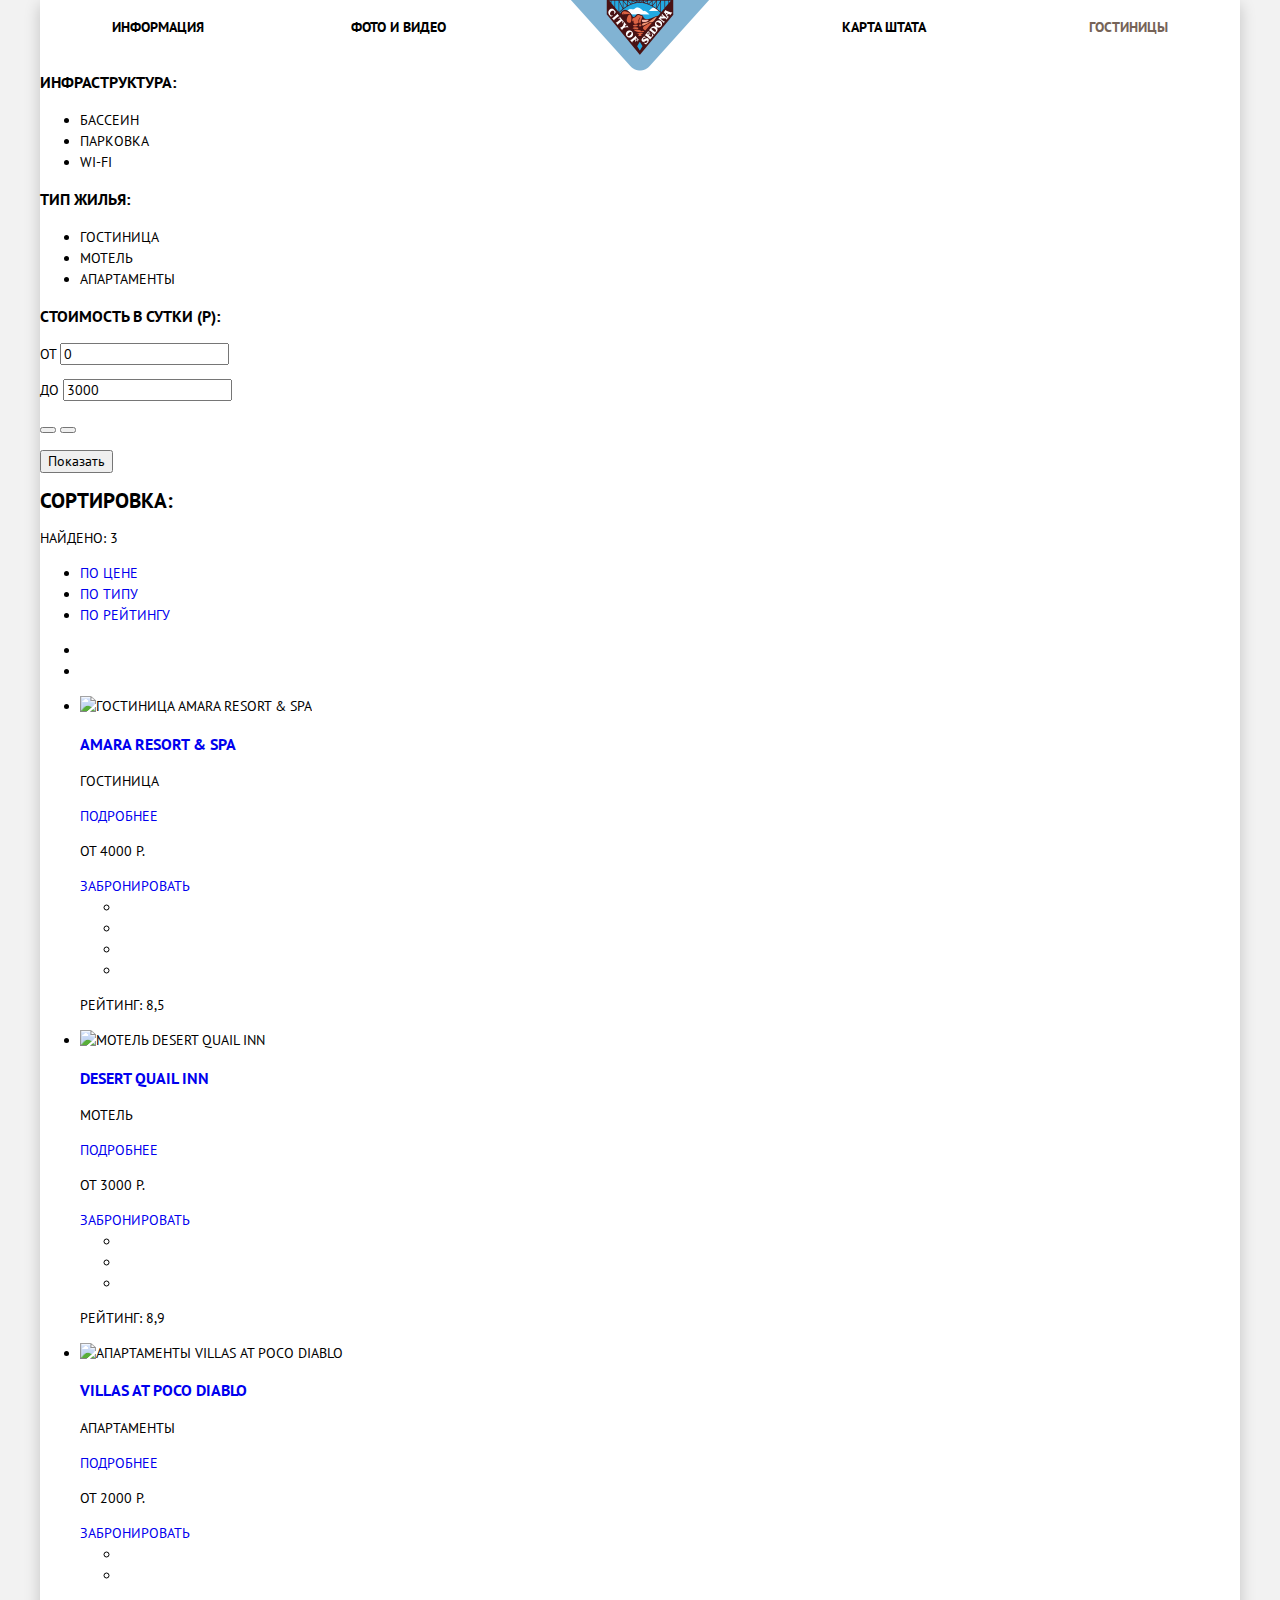
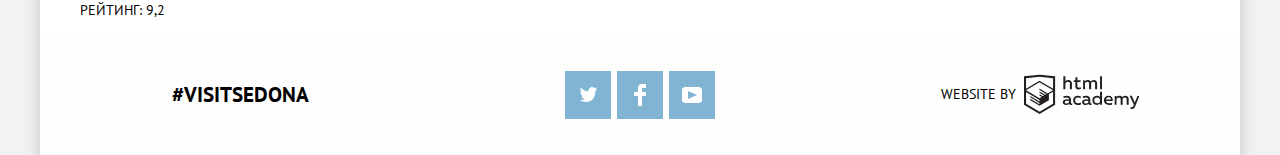
==== commit aabe9173: "на главной все готово кроме формы" ====
--- a/sedona-hotels.html
+++ b/sedona-hotels.html
@@ -28,7 +28,7 @@
               <a class="navigation-link navigation-current" href="#">Гостиницы</a>
             </li>
           </ul>
-        </nav>        
+        </nav>
       </header>
       <main>
         <h1 class="visually-hidden">Гостиницы в Седоне</h1>
@@ -200,13 +200,22 @@
         <p class="hashtag-sedona">#visitsedona</p>
         <ul class="footer-social">
           <li class="social-item">
-            <a class="social-link social-tw" href="#"><span class="visually-hidden">Мы в твиттере</span></a>
+            <a class="social-link social-tw" href="#">
+              <span class="visually-hidden">Мы в твиттере</span>
+              <svg class="social-icon tw-icon" xmlns="http://www.w3.org/2000/svg" xmlns:xlink="http://www.w3.org/1999/xlink" width="17" height="15"><path fill="#000" d="M10.95.144c1.685-.496 2.984.27 3.577 1.179.673-.231 1.331-.481 2.011-.708a2.345 2.345 0 0 1-.857 1.768c.685.17 1.304-.491 1.304-.491-.169 1-1.006 1.788-1.563 2.024-.231 6.75-3.175 11.217-10.077 11.082h-.446c-.41 0-4.164-.46-4.898-1.887 2.271.196 3.893-.422 4.693-1.177-.96-.3-2.679-.477-2.979-2.95.349.106.564.228 1.19.119C1.705 8.247.374 7.53.448 5.33c.285.328 1.067.536 1.34.472C1.085 5.561-.182 2.442.894.85c1.818 1.854 3.735 3.606 7.152 3.773C8.254 2.33 9.183.793 10.95.144z"/></svg>
+            </a>
           </li>
           <li class="social-item">
-            <a class="social-link social-fb" href="#"><span class="visually-hidden">Мы в фейсбуке</span></a>
+            <a class="social-link social-fb" href="#">
+              <span class="visually-hidden">Мы в фейсбуке</span>
+              <svg class="social-icon fb-icon" xmlns="http://www.w3.org/2000/svg" width="12" height="22"><path fill="#000" d="M12 4V0H8a4 4 0 0 0-4 4v4H0v4h4v10h4V12h4V8H8V4h4z"/></svg>
+            </a>
           </li>
           <li class="social-item">
-            <a class="social-link social-youtube" href="#"><span class="visually-hidden">Мы на YouTube</span></a>
+            <a class="social-link social-youtube" href="#">
+              <span class="visually-hidden">Мы на YouTube</span>
+              <svg class="social-icon youtube-icon" xmlns="http://www.w3.org/2000/svg" xmlns:xlink="http://www.w3.org/1999/xlink" width="20" height="16"><path fill="#000" d="M17 0H3C1.35 0 0 1.35 0 3v10c0 1.65 1.35 3 3 3h14c1.65 0 3-1.35 3-3V3c0-1.65-1.35-3-3-3zM6.027 11.998V4.002L15.014 8l-8.987 3.998z"/></svg>
+            </a>
           </li>
         </ul>
         <p class="copyright">
--- a/css/style.css
+++ b/css/style.css
@@ -42,7 +42,29 @@
   text-decoration: none;
 }
 
+.btn {
+  display: block;
+
+  color: #ffffff;
+  font-weight: 700;
+  text-align: center;
+
+  background-color: #766357;
+}
+
+.btn:hover {
+  background-color: #604e43;
+}
+
+.btn:active {
+  color: rgba(255, 255, 255, 0.3);
+
+  background-color: #503e33;
+}
+
 .container {
+  position: relative;
+
   margin: 0 auto;
   width: 1200px;
 
@@ -77,7 +99,9 @@
 }
 
 .navigation-item {
-  padding: 15px 70px;
+  padding: 14px 0;
+  padding-bottom: 16px;
+  padding-left: 72px;
   width: 239px;
   box-sizing: border-box;
 }
@@ -88,7 +112,14 @@
 
 .navigation-item:nth-child(3n),
 .navigation-item:nth-child(4n) {
+  padding-left: 0;
+  padding-right: 72px;
+
   text-align: right;
+}
+
+.navigation-item:nth-child(3) {
+  padding-right: 75px;
 }
 
 .navigation-link {
@@ -110,7 +141,7 @@
 }
 
 .index {
-  padding-top: 567px;
+  padding-top: 568px;
 
   background-image: url('../img/bg-welcome.png'),
                     url('../img/bg-main-index.jpg');
@@ -121,7 +152,7 @@
 
 .index h1 {
   margin: 0 380px;
-  margin-bottom: 30px;
+  margin-bottom: 27px;
 
   font-size: 21px;
   font-weight: 700;
@@ -131,7 +162,7 @@
 
 .advantage-page {
   margin: 0;
-  margin-bottom: 49px;
+  margin-bottom: 51px;
 
   color: #333333;
   line-height: 26px;
@@ -148,23 +179,42 @@
 }
 
 .advantage-item {
-  padding: 48px 48px;
-  padding-bottom: 59px;
-  width: 256px;
+  width: 400px;
+
+  background-color: #eeeeee;
 }
 
 .advantage-item:first-child,
 .advantage-item:nth-child(2) {
   width: 100%;
+}
+
+.advantage-item:first-child .wrapper-advantage-item {
+  padding-right: 800px;
 
   color: #ffffff;
 
   background-color: #81b3d2;
+  background-image: url('../img/bg-advantage1.jpg');
+  background-position: right top;
+  background-repeat: no-repeat;
+}
+
+.advantage-item:nth-child(2) .wrapper-advantage-item {
+  padding-left: 800px;
+
+  color: #ffffff;
+
+  background-color: #81b3d2;
+  background-image: url('../img/bg-advantage2.jpg');
+  background-position: left top;
+  background-repeat: no-repeat;
 }
 
 .advantage-title {
-  margin: 0;
-  margin-bottom: 30px;
+  margin: 0 auto;
+  margin-bottom: 24px;
+  padding-top: 47px;
   width: 151px;
 
   font-size: 21px;
@@ -172,3 +222,225 @@
   line-height: 21px;
   text-align: center;
 }
+
+.advantage-number {
+  margin: 0;
+  margin-bottom: 20px;
+
+  text-align: center;
+}
+
+.advantage-item-page {
+  margin: 0;
+  padding: 0 48px;
+  padding-bottom: 60px;
+
+  text-align: center;
+}
+
+.advantage-item:nth-child(3) .advantage-item-page,
+.advantage-item:nth-child(4) .advantage-item-page {
+  padding: 0 60px;
+  padding-bottom: 60px;
+}
+
+.advantage-item:nth-child(5) .advantage-item-page {
+  padding: 0 72px;
+  padding-bottom: 60px;
+}
+
+.advantage-promo {
+  display: flex;
+  flex-wrap: wrap;
+  margin: 0;
+  padding: 0;
+
+  background-color: #ffffff;
+
+  list-style: none;
+}
+
+.advantage-promo-item {
+  padding-top: 161px;
+  width: 400px;
+
+  background-position: top 56px center;
+  background-repeat: no-repeat;
+}
+
+.advantage-promo-item:first-child {
+  background-image: url('../img/home-icon.png');
+  background-position: top 60px center;
+}
+
+.advantage-promo-item:nth-child(2) {
+  background-image: url('../img/food-icon.png');
+  background-position: top 61px center;
+}
+
+.advantage-promo-item:nth-child(3) {
+  background-image: url('../img/souvenir-icon.png');
+  background-position: top 56px center;
+}
+
+.advantage-promo-item h3 {
+  margin: 0;
+  margin-bottom: 24px;
+
+  font-size: 21px;
+  font-weight: 700;
+  line-height: 21px;
+  text-align: center;
+}
+
+.advantage-promo-item p {
+  margin: 0 auto;
+  margin-bottom: 82px;
+  width: 285px;
+
+  color: #333333;
+  text-align: center;
+}
+
+.search-hotel {
+  display: flex;
+  flex-direction: column;
+  align-items: center;
+  padding-top: 50px;
+}
+
+.search-hotel-question {
+  margin: 0;
+  margin-bottom: 25px;
+
+  font-size: 30px;
+  font-weight: 700;
+  line-height: 36px;
+}
+
+.search-hotel-page {
+  margin: 0;
+  margin-bottom: 46px;
+
+  color: #333333;
+  line-height: 24px;
+  text-align: center;
+}
+
+.btn-search-hotel {
+  padding: 30px 140px;
+
+  font-size: 21px;
+  line-height: 26px;
+}
+
+.search-hotel-form {
+  display: none;
+}
+
+.map {
+  width: 1200px;
+  height: 473px;
+}
+
+.map-image {
+  position: absolute;
+
+  margin: 0;
+}
+
+.map-image img {
+  display: block;
+}
+
+.map iframe {
+  position: absolute;
+}
+
+.main-footer {
+  display: flex;
+
+  background-color: rgba(254, 254, 254, 0.9);
+}
+
+.hashtag-sedona {
+  margin: 0;
+  padding: 47px 20px;
+  width: 360px;
+
+  font-size: 21px;
+  font-weight: 700;
+  line-height: 26px;
+  text-align: center;
+}
+
+.footer-social {
+  display: flex;
+  flex-wrap: wrap;
+  justify-content: center;
+  margin: auto;
+  padding: 0 20px;
+  width: 360px;
+
+  list-style: none;
+}
+
+.social-item {
+  margin-right: 6px;
+}
+
+.social-item:last-child {
+  margin-right: 0;
+}
+
+.social-link {
+  margin: 5px 0;
+  display: flex;
+
+  width: 46px;
+  height: 48px;
+
+  background-color: #81b3d2;
+}
+
+.social-icon {
+  margin: auto;
+}
+
+.social-icon path {
+  fill: #ffffff;
+}
+
+.social-link:hover {
+  background-color: #669ec0;
+}
+
+.social-link:active {
+  background-color: #5496bd;
+}
+
+.social-link:active .social-icon {
+  opacity: 0.3;
+}
+
+.copyright {
+  display: flex;
+  align-items: center;
+  justify-content: center;
+  margin: auto;
+  padding: 0 20px;
+  width: 360px;
+}
+
+.copyright-link {
+  margin-left: 8px;
+  padding-top: 5px;
+}
+
+.copyright-link:hover path {
+  fill: #81b3d2;
+}
+
+.copyright-link:active path {
+  fill: #bdbbbc;
+}
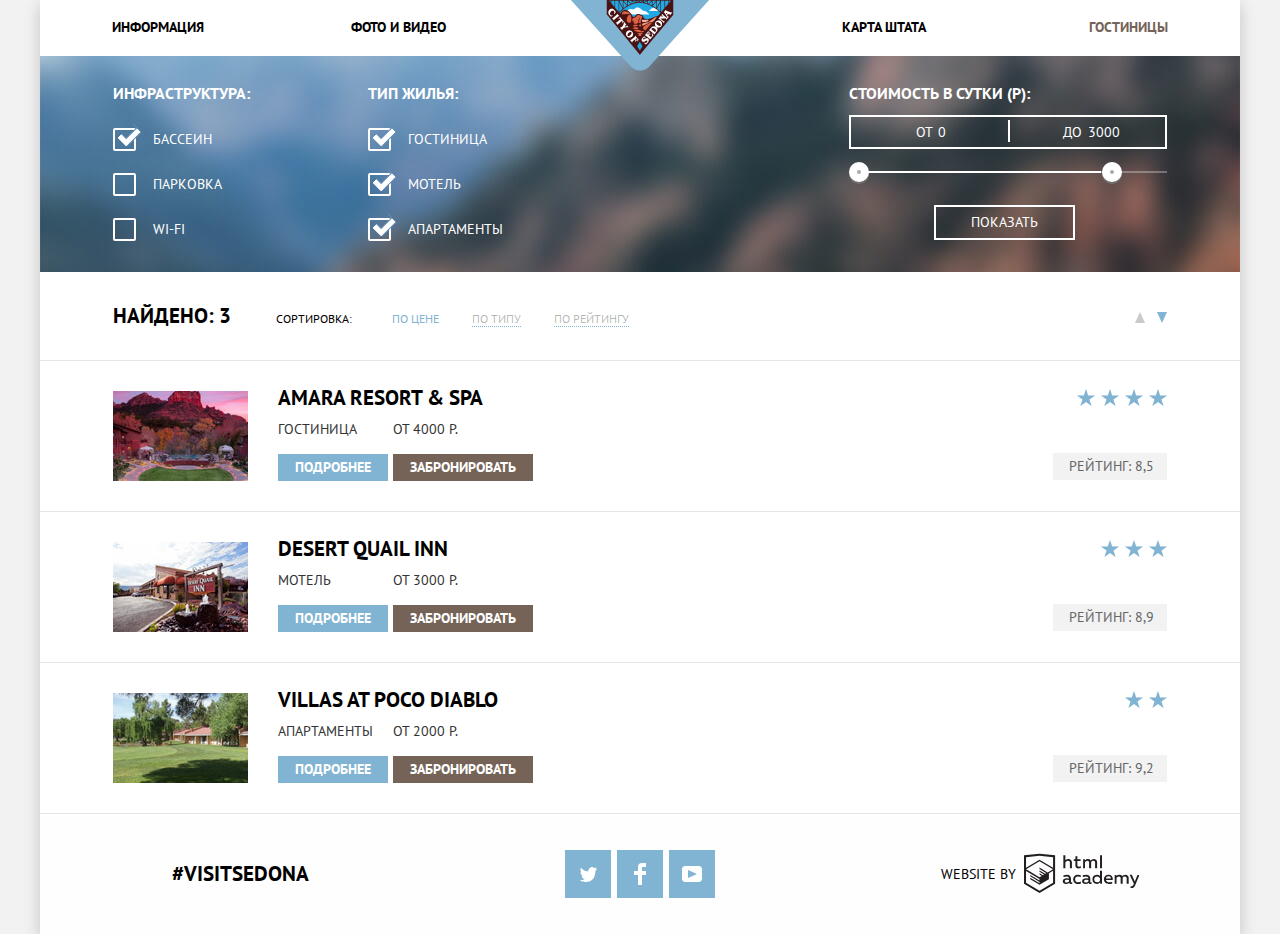
==== commit 07c11373: "сделал стилизацию" ====
--- a/sedona-hotels.html
+++ b/sedona-hotels.html
@@ -47,8 +47,8 @@
                   <label for="parking">Парковка</label>
                 </li>
                 <li class="infrastructure-item">
-                  <input class="visually-hidden" type="checkbox" id="Wifi" name="Wifi">
-                  <label for="Wifi">Wi-Fi</label>
+                  <input class="visually-hidden" type="checkbox" id="wifi" name="wifi">
+                  <label for="wifi">Wi-Fi</label>
                 </li>
               </ul>
             </div>
@@ -60,11 +60,11 @@
                   <label for="hotel">Гостиница</label>
                 </li>
                 <li class="type-hous-item">
-                  <input class="visually-hidden" type="checkbox" id="motel" name="motel">
+                  <input class="visually-hidden" type="checkbox" id="motel" name="motel" checked>
                   <label for="motel">Мотель</label>
                 </li>
                 <li class="type-hous-item">
-                  <input class="visually-hidden" type="checkbox" id="apartments" name="apartments">
+                  <input class="visually-hidden" type="checkbox" id="apartments" name="apartments" checked>
                   <label for="apartments">Апартаменты</label>
                 </li>
               </ul>
@@ -96,7 +96,7 @@
           <h2 class="sorting-title">Сортировка:</h2>
           <p class="sorting-result">Найдено: <span class="sorting-amount">3</span></p>
           <ul class="sorting-list">
-            <li class="sorting-item sorting-cost">
+            <li class="sorting-item sorting-cost sorting-active">
               <a href="#">По цене</a>
             </li>
             <li class="sorting-item sorting-type">
@@ -120,21 +120,21 @@
           <ul class="hotels-list">
             <li class="hotels-item">
               <p class="hotel-image">
-                <img width="135" height="90" src="" alt="Гостиница Amara Resort & Spa">
+                <img width="135" height="90" src="img/AmaraResortSpa.jpg" alt="Гостиница Amara Resort & Spa">
               </p>
               <div class="hotel-info">
                 <h3 class="hotel-title"><a href="#">Amara Resort & Spa</a></h3>
                 <div class="wrapper-hotel-info">
                   <p class="hotel-info-type">Гостиница</p>
-                  <a class="btn-detailede-hotel" href="#">Подробнее</a>
+                  <a class="btn btn-blue btn-detailede-hotel" href="#">Подробнее</a>
                 </div>
                 <div class="wrapper-hotel-info">
                   <p class="price-hotel">от <span class="price">4000</span> р.</p>
-                  <a class="btn-reserve-hotel" href="#">Забронировать</a>
+                  <a class="btn btn-brown btn-detailede-hotel" href="#">Забронировать</a>
                 </div>
               </div>
               <div class="rating">
-                <h3 class="visually-hidden">Количество звезд гостиницы</h3>
+                <h3 class="visually-hidden">Рейтинг гостиницы</h3>
                 <ul class="star-list">
                   <li class="star-item"><span class="visually-hidden">Звезда рейтинга гостиницы</span></li>
                   <li class="star-item"><span class="visually-hidden">Звезда рейтинга гостиницы</span></li>
@@ -146,21 +146,21 @@
             </li>
             <li class="hotels-item">
               <p class="hotel-image">
-                <img width="135" height="90" src="" alt="Мотель Desert Quail Inn">
+                <img width="135" height="90" src="img/DesertQuailInn.jpg" alt="Мотель Desert Quail Inn">
               </p>
               <div class="hotel-info">
                 <h3 class="hotel-title"><a href="#">Desert Quail Inn</a></h3>
                 <div class="wrapper-hotel-info">
                   <p class="hotel-info-type">Мотель</p>
-                  <a class="btn-detailede-hotel" href="#">Подробнее</a>
+                  <a class="btn btn-blue btn-detailede-hotel" href="#">Подробнее</a>
                 </div>
                 <div class="wrapper-hotel-info">
                   <p class="price-hotel">от <span class="price">3000</span> р.</p>
-                  <a class="btn-reserve-hotel" href="#">Забронировать</a>
+                  <a class="btn btn-brown btn-detailede-hotel" href="#">Забронировать</a>
                 </div>
               </div>
               <div class="rating">
-                <h3 class="visually-hidden">Количество звезд гостиницы</h3>
+                <h3 class="visually-hidden">Рейтинг гостиницы</h3>
                 <ul class="star-list">
                   <li class="star-item"><span class="visually-hidden">Звезда рейтинга гостиницы</span></li>
                   <li class="star-item"><span class="visually-hidden">Звезда рейтинга гостиницы</span></li>
@@ -171,21 +171,21 @@
             </li>
             <li class="hotels-item">
               <p class="hotel-image">
-                <img width="135" height="90" src="" alt="Апартаменты Villas at Poco Diablo">
+                <img width="135" height="90" src="img/VillasPocoDiablo.jpg" alt="Апартаменты Villas at Poco Diablo">
               </p>
               <div class="hotel-info">
                 <h3 class="hotel-title"><a href="#">Villas at Poco Diablo</a></h3>
                 <div class="wrapper-hotel-info">
                   <p class="hotel-info-type">Апартаменты</p>
-                  <a class="btn-detailede-hotel" href="#">Подробнее</a>
+                  <a class="btn btn-blue btn-detailede-hotel" href="#">Подробнее</a>
                 </div>
                 <div class="wrapper-hotel-info">
                   <p class="price-hotel">от <span class="price">2000</span> р.</p>
-                  <a class="btn-reserve-hotel" href="#">Забронировать</a>
+                  <a class="btn btn-brown btn-detailede-hotel" href="#">Забронировать</a>
                 </div>
               </div>
               <div class="rating">
-                <h3 class="visually-hidden">Количество звезд гостиницы</h3>
+                <h3 class="visually-hidden">Рейтинг гостиницы</h3>
                 <ul class="star-list">
                   <li class="star-item"><span class="visually-hidden">Звезда рейтинга гостиницы</span></li>
                   <li class="star-item"><span class="visually-hidden">Звезда рейтинга гостиницы</span></li>
--- a/css/style.css
+++ b/css/style.css
@@ -48,15 +48,31 @@
   color: #ffffff;
   font-weight: 700;
   text-align: center;
-
+}
+
+.btn-blue {
+  background-color: #81b3d2;
+}
+
+.btn-blue:hover {
+  background-color: #669ec0;
+}
+
+.btn-blue:active {
+  color: rgba(255, 255, 255, 0.3);
+
+  background-color: #5496bd;
+}
+
+.btn-brown {
   background-color: #766357;
 }
 
-.btn:hover {
+.btn-brown:hover {
   background-color: #604e43;
 }
 
-.btn:active {
+.btn-brown:active {
   color: rgba(255, 255, 255, 0.3);
 
   background-color: #503e33;
@@ -327,15 +343,218 @@
   text-align: center;
 }
 
+.wrapper-search-hotel {
+  position: relative;
+}
+
 .btn-search-hotel {
-  padding: 30px 140px;
+  padding: 30px;
+  width: 568px;
+  box-sizing: border-box;
 
   font-size: 21px;
   line-height: 26px;
 }
 
 .search-hotel-form {
-  display: none;
+  position: absolute;
+  z-index: 1;
+
+  display: flex;
+  flex-wrap: wrap;
+  padding: 55px;
+  width: 458px;
+
+  background-color: #ffffff;
+  box-shadow: 0 7px 15px rgba(0, 1, 1, 0.15);
+}
+
+.search-hotel-item {
+  position: relative;
+
+  display: flex;
+  justify-content: space-between;
+  align-items: center;
+  margin: 0;
+  margin-bottom: 30px;
+
+  font-weight: 700;
+  line-height: 26px;
+}
+
+.arrival,
+.departure {
+  width: 100%;
+}
+
+.amount-persons,
+.amount-children {
+  margin-bottom: 54px;
+}
+
+.amount-children {
+  margin-left: auto;
+}
+
+.search-hotel-item input {
+  margin-left: auto;
+  padding: 4px 10px;
+  box-sizing: border-box;
+
+  color: #000000;
+  font-family: 'PT Sans', Arial, sans-serif;
+  font-size: 14px;
+  font-weight: 700;
+  line-height: 26px;
+  text-transform: uppercase;
+
+  background-color: #f2f2f2;
+  border: 2px solid transparent;
+}
+
+.arrival input,
+.departure input {
+  padding-right: 40px;
+  width: 346px;
+}
+
+.search-hotel-item input:hover {
+  background-color: #ebebeb;
+}
+
+.search-hotel-item input:focus {
+  outline: none;
+  background-color: #ffffff;
+  border-color: #e5e5e5;
+}
+
+.arrival a,
+.departure a {
+  position: absolute;
+  top: 8px;
+  right: 9px;
+
+  width: 21px;
+  height: 22px;
+}
+
+.btn-arrival:hover path,
+.btn-departure:hover path {
+  fill: #000000;
+}
+
+.btn-arrival:active path,
+.btn-departure:active path {
+  fill: #81b3d2;
+}
+
+.amount-persons input,
+.amount-children input {
+  padding: 4px 36px;
+  width: 114px;
+
+  text-align: center;
+}
+
+.amount-persons input {
+  margin-left: 41px;
+}
+
+.amount-children input {
+  margin-left: 27px;
+}
+
+.amount-persons button,
+.amount-children button {
+  position: absolute;
+  top: 0;
+  right: 0;
+
+  height: 38px;
+  width: 38px;
+
+  background-color: transparent;
+  border: none;
+  cursor: pointer;
+}
+
+.amount-persons .btn-person-subtract,
+.amount-children .btn-children-subtract {
+  right: 76px;
+}
+
+.btn-person-add::before,
+.btn-children-add::before {
+  content: '';
+
+  position: absolute;
+  top: 18px;
+  left: 13px;
+
+  height: 3px;
+  width: 11px;
+
+  background-color: #a9a9a9;
+}
+
+.btn-person-add::after,
+.btn-children-add::after {
+  content: '';
+
+  position: absolute;
+  top: 14px;
+  left: 17px;
+
+  height: 11px;
+  width: 3px;
+
+  background-color: #a9a9a9;
+}
+
+.btn-person-subtract::before,
+.btn-children-subtract::before {
+  content: '';
+
+  position: absolute;
+  top: 18px;
+  left: 13px;
+
+  height: 3px;
+  width: 12px;
+
+  background-color: #a9a9a9;
+}
+
+.btn-person-add:hover::before,
+.btn-children-add:hover::before,
+.btn-person-add:hover::after,
+.btn-children-add:hover::after,
+.btn-person-subtract:hover::before,
+.btn-children-subtract:hover::before {
+  background-color: #000000;
+}
+
+.btn-person-add:active::before,
+.btn-children-add:active::before,
+.btn-person-add:active::after,
+.btn-children-add:active::after,
+.btn-person-subtract:active::before,
+.btn-children-subtract:active::before {
+  background-color: #81b3d2;
+}
+
+.btn-search-fotm {
+  padding: 16px 10px;
+  width: 100%;
+  box-sizing: border-box;
+
+  font-size: 21px;
+  font-weight: 700;
+  line-height: 26px;
+  text-align: center;
+  text-transform: uppercase;
+
+  border: none;
 }
 
 .map {
@@ -355,6 +574,489 @@
 
 .map iframe {
   position: absolute;
+}
+
+.filter-hotel {
+  padding: 31px 73px;
+  padding-top: 27px;
+
+  background-image: url('../img/filter-background.jpg');
+  background-position: top -56px left;
+  background-repeat: no-repeat;
+}
+
+.filter-hotel-form {
+  display: flex;
+  flex-wrap: wrap;
+
+  color: #ffffff;
+}
+
+.filter-item {
+  width: 255px;
+}
+
+.filter-title {
+  margin: 0;
+  margin-bottom: 24px;
+
+  font-size: 16px;
+  font-weight: 700;
+  line-height: 21px;
+}
+
+.infrastructure-list,
+.type-hous-list {
+  margin: 0;
+  padding: 0;
+
+  list-style: none;
+}
+
+.infrastructure-item,
+.type-hous-item {
+  margin-bottom: 22px;
+}
+
+.infrastructure-item:last-child,
+.type-hous-item:last-child {
+  margin-bottom: 0;
+}
+
+.infrastructure-item label,
+.type-hous-item label {
+  position: relative;
+
+  display: block;
+  padding: 1px 10px;
+  padding-left: 40px;
+}
+
+.infrastructure-item label::before,
+.type-hous-item label::before {
+  content: '';
+
+  position: absolute;
+  left: 0;
+  top: 0;
+
+  height: 23px;
+  width: 23px;
+  box-sizing: border-box;
+
+  border: 2px solid #ffffff;
+  border-radius: 2px;
+}
+
+.infrastructure-item input:checked + label::after,
+.type-hous-item input:checked + label::after {
+  content: '';
+
+  position: absolute;
+  left: 6px;
+  top: 1px;
+
+  height: 12px;
+  width: 20px;
+
+  box-shadow: inset 5px -5px 0 0 #ffffff,
+              inset 6px -6px 0 0 #6b92b7,
+              1px 1px 0 0 #6b92b7;
+
+  transform: rotate(-45deg);
+}
+
+.infrastructure-item input:disabled + label::before,
+.type-hous-item input:disabled + label::before {
+  border-color: #6a6a6a;
+}
+
+.infrastructure-item input:disabled + label::after,
+.type-hous-item input:disabled + label::after {
+  box-shadow: inset 5px -5px 0 0 #6a6a6a,
+              inset 6px -6px 0 0 #6b92b7,
+              1px 1px 0 0 #6b92b7;
+}
+
+
+.wrapper-filter {
+  margin-left: auto;
+}
+
+.filter-cost {
+  display: flex;
+  flex-direction: column;
+  width: auto;
+}
+
+.filter-cost .filter-title {
+  margin-bottom: 11px;
+}
+
+.cost-input {
+  display: flex;
+  margin-bottom: 13px;
+
+  border: 2px solid #ffffff;
+}
+
+.cost-min {
+  margin: 0;
+  padding-left: 65px;
+  width: 157px;
+  box-sizing: border-box;
+}
+
+.cost-max {
+  position: relative;
+
+  margin: 0;
+  padding-left: 55px;
+  width: 157px;
+  box-sizing: border-box;
+}
+
+.cost-max::before {
+  content: '';
+
+  position: absolute;
+  left: 0;
+  top: 3px;
+
+  height: 22px;
+  width: 2px;
+
+  background-color: #ffffff;
+}
+
+.cost-input input {
+  padding: 4.5px 2px;
+  width: 55px;
+
+  color: #ffffff;
+  font-size: 14px;
+  font-weight: 400;
+  line-height: 21px;
+
+  background-color: transparent;
+  border: none;
+}
+
+.slider-min-max {
+  position: relative;
+
+  margin: 0;
+  margin-top: 9px;
+  margin-bottom: 32px;
+
+  height: 2px;
+  width: 318px;
+
+  background-color: rgba(255, 255, 255, 0.3);
+}
+
+.slider-min-max button {
+  position: absolute;
+  top: -9px;
+
+  padding: 0;
+  height: 20px;
+  width: 20px;
+  box-sizing: border-box;
+
+  background-color: #ababab;
+  border: 8px solid #ffffff;
+  border-radius: 50%;
+  box-shadow: 0 2px 0 0 #74706f;
+}
+
+.slider-min {
+  left: 1;
+}
+
+.slider-max {
+  left: 253px;
+}
+
+.slider-min-max button:hover {
+  transform: scale(1.1);
+}
+
+.line {
+  display: block;
+  margin-left: 10px;
+  margin-right: 66px;
+  height: 2px;
+
+  background-color: #ffffff;
+}
+
+.btn-filter {
+  display: block;
+  margin-left: 85px;
+  padding: 5px 35px;
+
+  color: #ffffff;
+  font-size: 14px;
+  font-weight: 400;
+  line-height: 21px;
+  text-transform: uppercase;
+
+  background-color: transparent;
+  border: 2px solid #ffffff;
+}
+
+.btn-filter:hover {
+  color: #000000;
+
+  background-color: #ffffff;
+}
+
+.sorting {
+  display: flex;
+  align-items: baseline;
+  padding: 31px 73px;
+
+  border-bottom: 1px solid #e5e5e5;
+}
+
+.sorting * {
+  order: 1;
+}
+
+.sorting-title {
+  margin: 0;
+  margin-left: 18px;
+
+  font-size: 12px;
+  font-weight: 400;
+  line-height: 18px;
+}
+
+.sorting-result {
+  margin: 0;
+  order: 0;
+  min-width: 145px;
+
+  font-size: 21px;
+  font-weight: 700;
+  line-height: 26px;
+}
+
+.sorting-list {
+  display: flex;
+  margin: 0;
+  margin-left: 7px;
+  padding: 0;
+
+  font-size: 12px;
+  line-height: 18px;
+
+  list-style: none;
+}
+
+.sorting-item {
+  margin-left: 33px;
+}
+
+.sorting-item a {
+  color: rgba(0, 0, 0, 0.3);
+
+  border-bottom: 1px dotted #81b3d2;
+}
+
+.sorting-item:not(.sorting-active) a:hover {
+  color: #81b3d2;
+}
+
+.sorting-item:not(.sorting-active) a:active {
+  color: #000000;
+}
+
+.sorting-active a {
+  color: #81b3d2;
+
+  border: none;
+}
+
+.sorting-seriatim {
+  display: flex;
+  margin: 0;
+  margin-left: auto;
+  padding: 0;
+
+  list-style: none;
+}
+
+.sorting-descending a,
+.sorting-ascending a {
+  display: block;
+  margin-left: 12px;
+
+  height: 11px;
+  width: 10px;
+  box-sizing: border-box;
+
+  border: 5px solid transparent;
+}
+
+.sorting-descending a {
+  border-top: none;
+  border-bottom: 11px solid #cacaca;
+}
+
+.sorting-ascending a {
+  border-bottom: none;
+  border-top: 11px solid #cacaca;
+}
+
+.sorting-descending a:hover {
+  border-bottom-color: #231f20;
+}
+
+.sorting-ascending a:hover {
+  border-top-color: #231f20;
+}
+
+.sorting-descending a:active {
+  border-bottom-color: #81b3d2;
+}
+
+.sorting-ascending a:active {
+  border-top-color: #81b3d2;
+}
+
+.sorting-descending.sorting-seriatim-active a {
+  border-bottom-color: #81b3d2;
+}
+
+.sorting-ascending.sorting-seriatim-active a {
+  border-top-color: #81b3d2;
+}
+
+.hotels-list {
+  margin: 0;
+  padding: 0;
+
+  list-style: none;
+}
+
+.hotels-item {
+  display: flex;
+  padding: 30px 73px;
+  padding-top: 24px;
+
+  border-bottom: 1px solid #e5e5e5;
+}
+
+.hotel-image {
+  margin: 0;
+  margin-top: 6px;
+  height: 90px;
+  width: 135px;
+}
+
+.hotel-image img {
+  display: block;
+}
+
+.hotel-info {
+  display: flex;
+  flex-wrap: wrap;
+  margin-left: 30px;
+}
+
+.hotel-title {
+  margin: 0;
+  margin-bottom: 7px;
+  width: 100%;
+}
+
+.hotel-title a {
+  color: #000000;
+  font-size: 21px;
+  font-weight: 700;
+  line-height: 26px;
+}
+
+.hotel-title a:hover {
+  color: #81b3d2;
+}
+
+.hotel-title a:active{
+  color: rgba(0, 0, 0, 0.3);
+}
+
+.wrapper-hotel-info {
+  display: flex;
+  flex-direction: column;
+  margin-left: 5px;
+}
+
+
+.wrapper-hotel-info:first-of-type {
+  margin-left: 0;
+}
+
+.wrapper-hotel-info p {
+  margin: 0;
+  margin-bottom: 14px;
+
+  color: #333333;
+}
+
+.wrapper-hotel-info a {
+  display: block;
+
+  color: #ffffff;
+}
+
+.btn-detailede-hotel {
+  padding: 3px 17px;
+}
+
+.btn-reserve-hotel {
+  padding: 3px 16px;
+}
+
+.rating {
+  margin-left: auto;
+  margin-top: 4px;
+}
+
+.star-list {
+  display: flex;
+  justify-content: flex-end;
+  margin: 0;
+  margin-bottom: 47px;
+  padding: 0;
+
+  list-style: none;
+}
+
+.star-item {
+  display: block;
+  margin-left: 6px;
+  height: 17px;
+  width: 18px;
+
+  background-image: url('../img/star.png');
+  background-position: center;
+  background-repeat: no-repeat;
+}
+
+.star-item:first-child {
+  margin-left: 0;
+}
+
+.hotel-rating {
+  margin: 0;
+  padding: 3px 13px;
+  padding-left: 16px;
+
+  color: #666666;
+
+  background-color: #f2f2f2;
 }
 
 .main-footer {
@@ -444,3 +1146,20 @@
 .copyright-link:active path {
   fill: #bdbbbc;
 }
+
+::-webkit-input-placeholder {
+  color: #000000;
+  font-weight: 700;
+}
+::-moz-placeholder {
+  color: #000000;
+  font-weight: 700;
+}
+:-ms-input-placeholder {
+  color: #000000;
+  font-weight: 700;
+}
+:-moz-placeholder {
+  color: #000000;
+  font-weight: 700;
+}
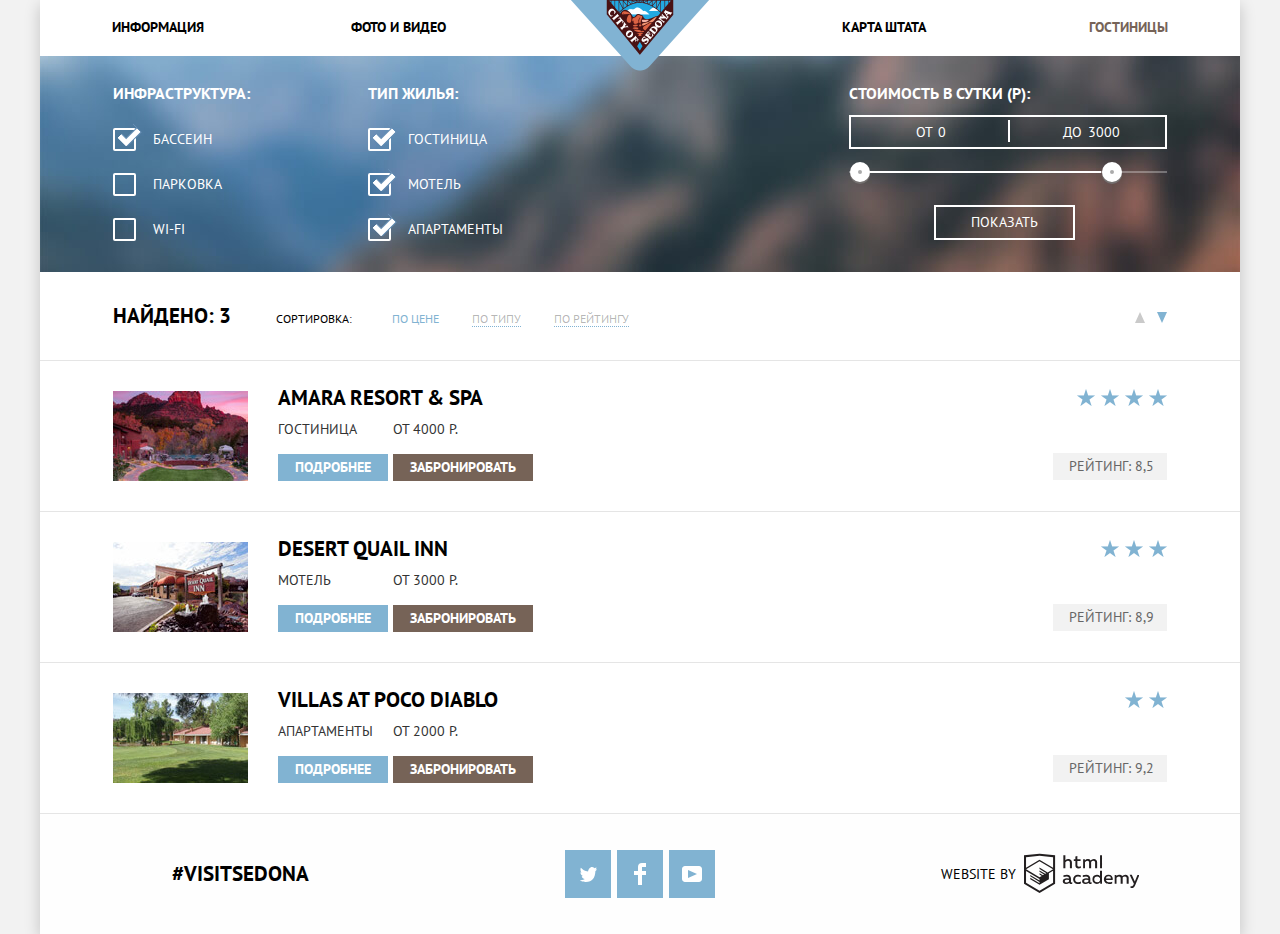
==== commit 503f99e0: "Оживил главную" ====
--- a/sedona-hotels.html
+++ b/sedona-hotels.html
@@ -75,11 +75,11 @@
                 <div class="cost-input">
                   <p class="cost-min">
                     <label for="input-min">от</label>
-                    <input type="text" id="input-min" name="cost-min" min="0" value="0" pattern="[0-9]{0,100}">
+                    <input type="text" id="input-min" name="cost-min" value="0" pattern="[0-9]{0,100}">
                   </p>
                   <p class="cost-max">
                     <label for="input-max">до</label>
-                    <input type="text" id="input-max" name="cost-max" min="0" value="3000" pattern="[0-9]{0,100}">
+                    <input type="text" id="input-max" name="cost-max" value="3000" pattern="[0-9]{0,100}">
                   </p>
                 </div>
                 <p class="slider-min-max">
--- a/css/style.css
+++ b/css/style.css
@@ -360,7 +360,7 @@
   position: absolute;
   z-index: 1;
 
-  display: flex;
+  display: none;
   flex-wrap: wrap;
   padding: 55px;
   width: 458px;
@@ -384,6 +384,8 @@
 
 .arrival,
 .departure {
+  position: relative;
+
   width: 100%;
 }
 
@@ -464,8 +466,8 @@
   margin-left: 27px;
 }
 
-.amount-persons button,
-.amount-children button {
+.btn-person,
+.btn-children {
   position: absolute;
   top: 0;
   right: 0;
@@ -478,13 +480,11 @@
   cursor: pointer;
 }
 
-.amount-persons .btn-person-subtract,
-.amount-children .btn-children-subtract {
+.btn-subtract {
   right: 76px;
 }
 
-.btn-person-add::before,
-.btn-children-add::before {
+.btn-add::before {
   content: '';
 
   position: absolute;
@@ -497,8 +497,7 @@
   background-color: #a9a9a9;
 }
 
-.btn-person-add::after,
-.btn-children-add::after {
+.btn-add::after {
   content: '';
 
   position: absolute;
@@ -511,8 +510,7 @@
   background-color: #a9a9a9;
 }
 
-.btn-person-subtract::before,
-.btn-children-subtract::before {
+.btn-subtract::before {
   content: '';
 
   position: absolute;
@@ -525,21 +523,15 @@
   background-color: #a9a9a9;
 }
 
-.btn-person-add:hover::before,
-.btn-children-add:hover::before,
-.btn-person-add:hover::after,
-.btn-children-add:hover::after,
-.btn-person-subtract:hover::before,
-.btn-children-subtract:hover::before {
+.btn-add:hover::before,
+.btn-add:hover::after,
+.btn-subtract:hover::before {
   background-color: #000000;
 }
 
-.btn-person-add:active::before,
-.btn-children-add:active::before,
-.btn-person-add:active::after,
-.btn-children-add:active::after,
-.btn-person-subtract:active::before,
-.btn-children-subtract:active::before {
+.btn-add:active::before,
+.btn-add:active::after,
+.btn-subtract:active::before {
   background-color: #81b3d2;
 }
 
@@ -740,6 +732,13 @@
 
   background-color: transparent;
   border: none;
+
+  -moz-appearance: textfield;
+}
+
+.cost-input input::-webkit-outer-spin-button,
+.cost-input input::-webkit-inner-spin-button {
+    -webkit-appearance: none;
 }
 
 .slider-min-max {
@@ -768,10 +767,11 @@
   border: 8px solid #ffffff;
   border-radius: 50%;
   box-shadow: 0 2px 0 0 #74706f;
+  cursor: pointer;
 }
 
 .slider-min {
-  left: 1;
+  left: 1px;
 }
 
 .slider-max {
@@ -804,6 +804,7 @@
 
   background-color: transparent;
   border: 2px solid #ffffff;
+  cursor: pointer;
 }
 
 .btn-filter:hover {
@@ -871,6 +872,8 @@
 
 .sorting-item:not(.sorting-active) a:active {
   color: #000000;
+
+  border: none;
 }
 
 .sorting-active a {
@@ -1147,6 +1150,60 @@
   fill: #bdbbbc;
 }
 
+@keyframes bounce {
+  0% {
+    transform: scaleY(0);
+  }
+
+  100% {
+    transform: scaleY(1);
+  }
+}
+
+@keyframes shake {
+  0%,
+  100% {
+    transform: translateX(0);
+  }
+
+  10%,
+  30%,
+  50%,
+  70%,
+  90% {
+    transform: translateX(-10px);
+  }
+
+  20%,
+  40%,
+  60%,
+  80% {
+    transform: translateX(10px);
+  }
+}
+
+.open-form {
+  display: flex;
+  animation: bounce 0.7s;
+  transform-origin: top;
+}
+
+.form-error {
+  animation: shake 0.7s;
+}
+
+.input-error {
+  outline: 2px solid red;
+}
+
+.search-hotel-form input:required {
+  outline: 1px solid red;
+}
+
+.search-hotel-form input:required:valid {
+  outline: none;
+}
+
 ::-webkit-input-placeholder {
   color: #000000;
   font-weight: 700;
@@ -1163,3 +1220,143 @@
   color: #000000;
   font-weight: 700;
 }
+
+.calendar {
+  position: absolute;
+  bottom: 0;
+  right: 8px;
+  z-index: 1;
+
+  display: none;
+  padding: 2px;
+  width: 280px;
+
+  background-color: #fefefe;
+  border-radius: 4px;
+  box-shadow: 0 5px 15px rgba(0, 1, 1, 0.4);
+
+  transform: translateY(100%);
+}
+
+.calendar-top {
+  display: flex;
+  margin-bottom: 2px;
+
+  background-color: #81b3d2;
+  border-radius: 4px;
+}
+
+.calendar-date {
+  margin: 0 auto;
+  padding: 10px 5px;
+
+  color: #ffffff;
+  font-size: 14px;
+  font-weight: 700;
+  line-height: 21px;
+}
+
+.btn-calendar {
+  position: relative;
+
+  margin: auto 0;
+  padding: 10px;
+  height: 30px;
+  width: 30px;
+  box-sizing: border-box;
+
+  border: none;
+  border-radius: 4px;
+  background-color: transparent;
+  outline: none;
+  cursor: pointer;
+}
+
+.btn-left {
+  margin-left: 5px;
+}
+
+.btn-right {
+  margin-right: 5px;
+}
+
+.btn-calendar::before {
+  content: '';
+
+  position: absolute;
+  top: 7px;
+
+  border: 8px solid transparent;
+}
+
+.btn-left::before {
+  left: 11px;
+
+  border-right-color: #ffffff;
+  border-left: none;
+}
+
+.btn-right::before {
+  right: 11px;
+
+  border-left-color: #ffffff;
+  border-right: none;
+}
+
+.btn-calendar:hover {
+  box-shadow: 0 0 3px 0 #ffffff;
+}
+
+.btn-calendar:active {
+  box-shadow: inset 0 0 2px 0 #ffffff;
+}
+
+.btn-left:active::before {
+  border-right-color: #d1d8da;
+}
+
+.btn-right:active::before {
+  border-left-color: #d1d8da;
+}
+
+.calendar-day {
+  border-collapse: collapse;
+}
+
+.calendar-day th,
+.calendar-day td {
+  height: 40px;
+  width: 40px;
+  box-sizing: border-box;
+
+  text-align: center;
+  vertical-align: middle;
+
+  background-color: rgba(242, 242, 242, 0.7);
+  border: 1px solid rgba(0, 0, 0, 0.1);
+}
+
+.calendar-day th {
+  font-weight: 700;
+
+  background-color: #c1c1c1;
+}
+
+.calendar-day .date {
+  cursor: pointer;
+}
+
+.date:hover {
+  background-color: rgba(242, 242, 242, 0.7);
+  box-shadow: inset 0 0 15px 0 rgba(0, 0, 0, 0.5);
+}
+
+.calendar-day .today-date,
+.date:active {
+  background-color: #c1c1c1;
+  box-shadow: none;
+}
+
+.open-calendar {
+  display: block;
+}
